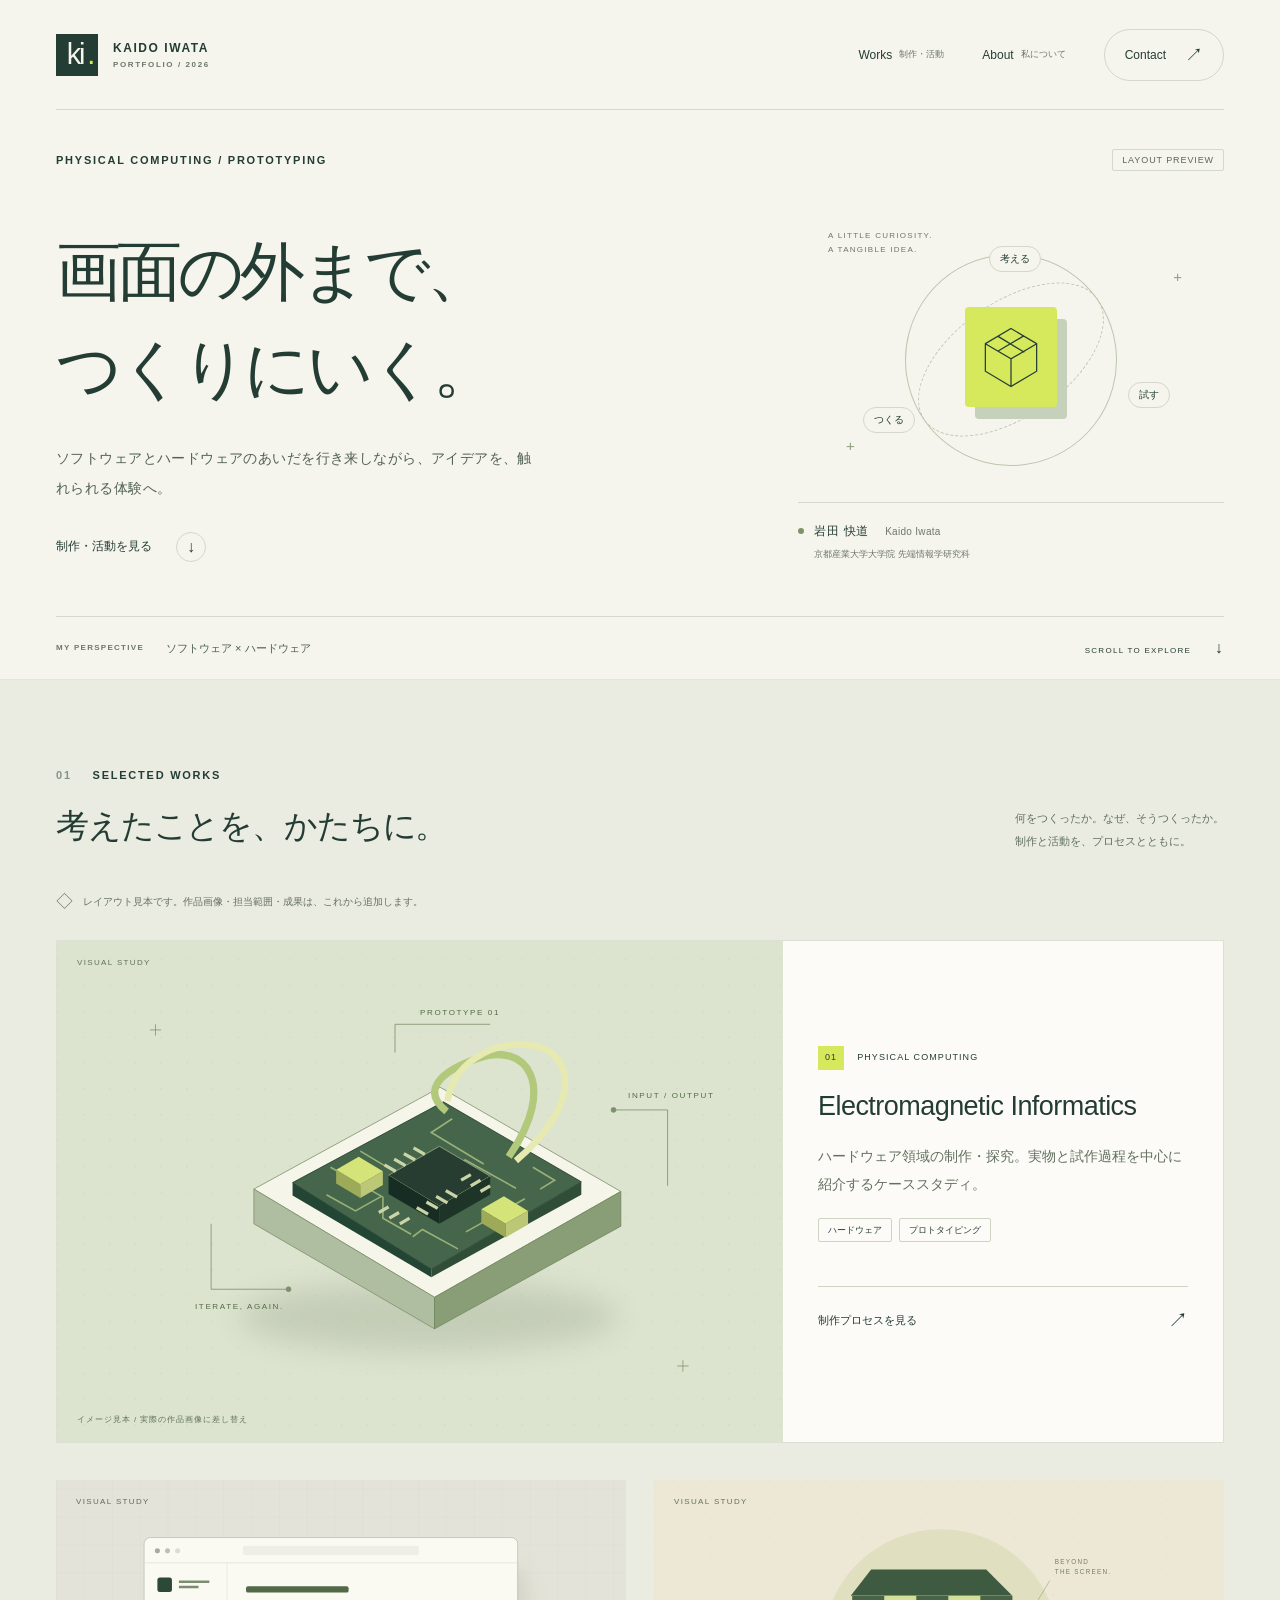
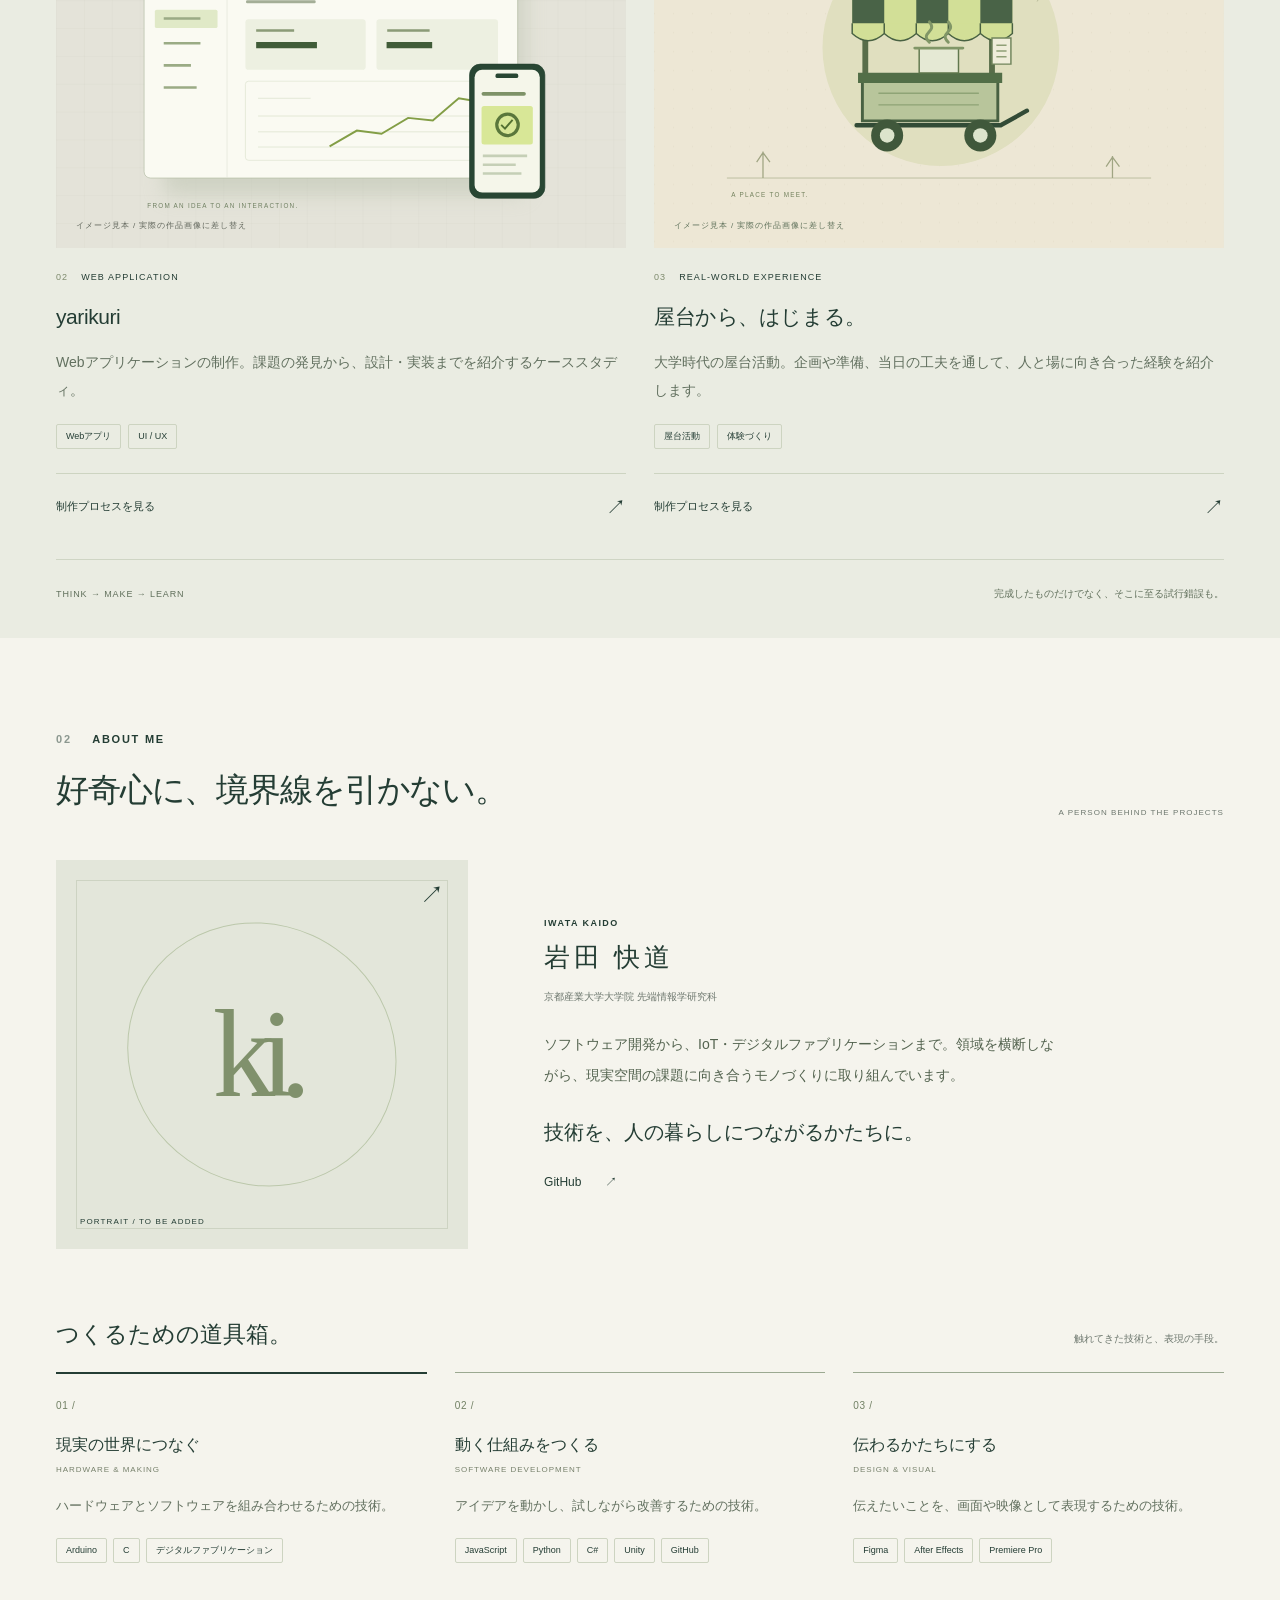
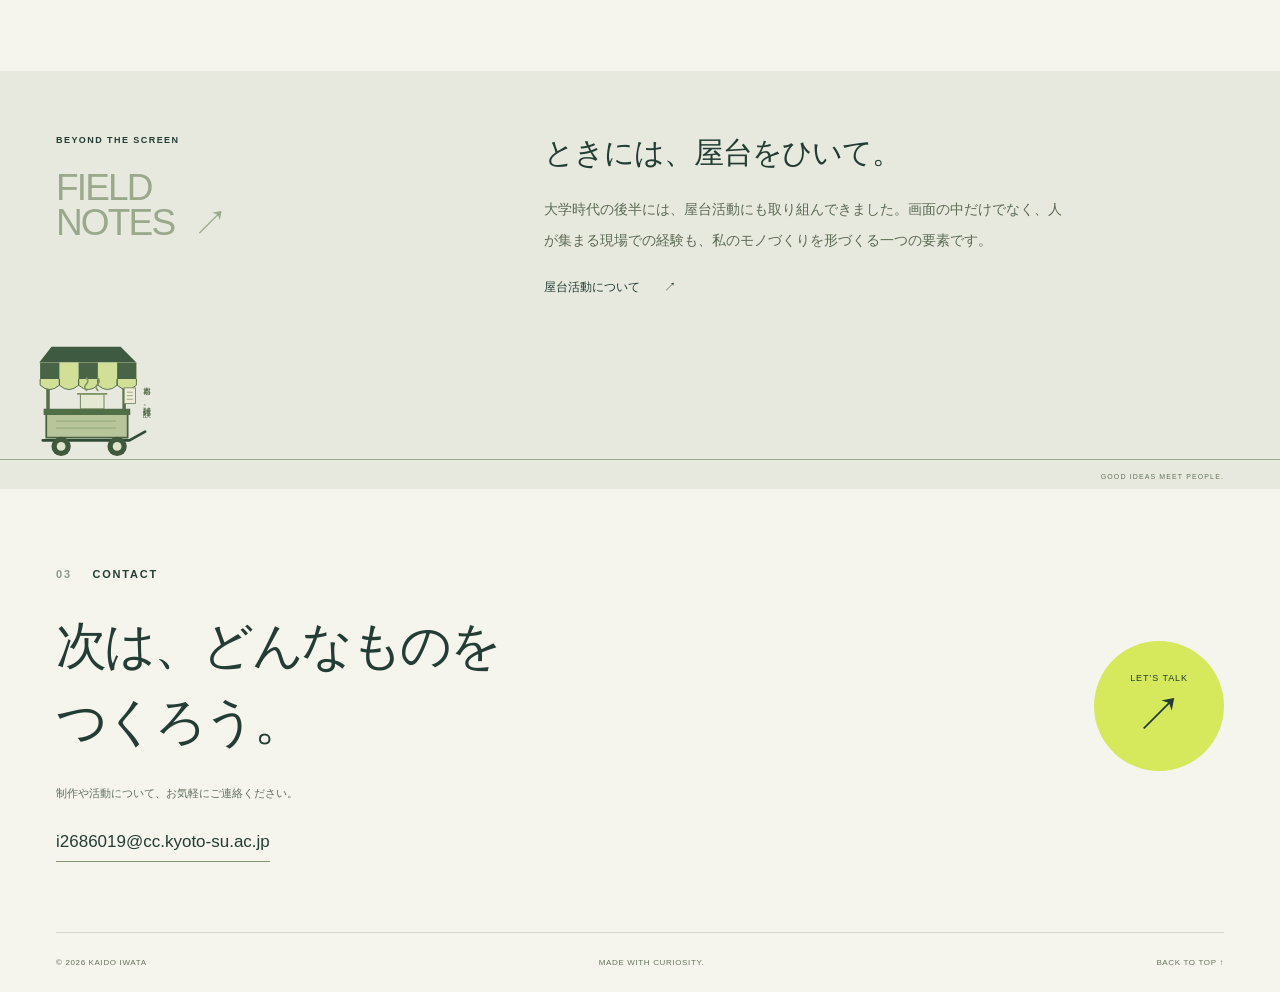
==== preview/index.html @ 886b24fd "Add adaptable IoT portfolio template preview" ====
<!doctype html>
<html lang="ja">
<head>
  <meta charset="utf-8">
  <meta name="viewport" content="width=device-width,initial-scale=1">
  <meta name="description" content="岩田快道のポートフォリオ。ソフトウェアとハードウェアを横断するモノづくりと、屋台活動の記録。">
  <meta name="robots" content="noindex">
  <meta name="theme-color" content="#f5f4ed">
  <meta property="og:title" content="Kaido Iwata — Portfolio">
  <meta property="og:description" content="画面の外まで、つくりにいく。ソフトウェアとハードウェアを横断するポートフォリオ。">
  <meta property="og:type" content="website">
  <title>Kaido Iwata — Portfolio</title>
  <link rel="icon" href="assets/favicon.svg" type="image/svg+xml">
  <link rel="stylesheet" href="styles.css">
  <script src="portfolio-data.js" defer></script>
  <script src="app.js" defer></script>
</head>
<body>
  <a class="skip-link" href="#main">本文へ移動</a>
  <div class="reading-progress" aria-hidden="true"><span id="progress"></span></div>
  <header class="site-header wrap">
    <a class="identity" href="#top" aria-label="岩田快道 トップへ"><span class="monogram">ki<span>.</span></span><span>KAIDO IWATA<span class="identity-sub">PORTFOLIO / 2026</span></span></a>
    <nav aria-label="メインナビゲーション"><a href="#works">Works<span>制作・活動</span></a><a href="#about">About<span>私について</span></a><a href="#contact" class="nav-contact">Contact <span aria-hidden="true">↗</span></a></nav>
  </header>
  <main id="main">
    <section class="hero wrap" id="top" aria-labelledby="hero-title">
      <div class="hero-topline"><p class="eyebrow" id="hero-eyebrow">PHYSICAL COMPUTING / PROTOTYPING</p><span class="template-badge" id="template-badge">LAYOUT PREVIEW</span></div>
      <div class="hero-layout">
        <div class="hero-copy">
          <h1 id="hero-title"><span>画面の外まで、</span><span>つくりにいく。</span></h1>
          <p class="hero-lead" id="hero-lead"></p>
          <a class="text-link hero-link" href="#works">制作・活動を見る <span class="circle-arrow" aria-hidden="true">↓</span></a>
        </div>
        <div class="hero-aside">
          <div class="thinking-model" aria-hidden="true">
            <span class="model-caption">A LITTLE CURIOSITY.<br>A TANGIBLE IDEA.</span>
            <div class="model-orbit"></div><div class="model-orbit second"></div>
            <span class="model-node node-one">考える</span><span class="model-node node-two">つくる</span><span class="model-node node-three">試す</span>
            <div class="model-core"><svg viewBox="0 0 80 80"><path d="M40 10 67 26v29L40 71 13 55V26Z M13 26l27 16 27-16 M40 42v29 M26 18l28 17 M26 34l27-16" fill="none" stroke="currentColor" stroke-width="1.3"/></svg></div>
            <span class="model-plus plus-one">+</span><span class="model-plus plus-two">+</span>
          </div>
          <div class="hero-person"><span class="availability-dot"></span><div><p>岩田 快道 <span>Kaido Iwata</span></p><small id="affiliation"></small></div></div>
        </div>
      </div>
      <div class="hero-bottom"><span class="small-label">MY PERSPECTIVE</span><p id="hero-focus"></p><a href="#works" class="scroll-hint">SCROLL TO EXPLORE <span aria-hidden="true">↓</span></a></div>
    </section>
    <section class="works-section" id="works" aria-labelledby="works-title">
      <div class="wrap">
        <div class="section-heading"><div><p class="eyebrow"><span class="section-number">01</span> SELECTED WORKS</p><h2 id="works-title">考えたことを、かたちに。</h2></div><p class="section-intro">何をつくったか。なぜ、そうつくったか。<br>制作と活動を、プロセスとともに。</p></div>
        <p class="template-note" id="works-note"><span aria-hidden="true">◇</span> レイアウト見本です。作品画像・担当範囲・成果は、これから追加します。</p>
        <div class="projects-grid" id="projects"></div>
        <div class="works-footnote"><span>THINK → MAKE → LEARN</span><p>完成したものだけでなく、そこに至る試行錯誤も。</p></div>
      </div>
    </section>
    <section class="about-section wrap" id="about" aria-labelledby="about-title">
      <div class="section-heading"><div><p class="eyebrow"><span class="section-number">02</span> ABOUT ME</p><h2 id="about-title">好奇心に、境界線を引かない。</h2></div><span class="section-side-note">A PERSON BEHIND THE PROJECTS</span></div>
      <div class="about-grid">
        <div class="profile-visual" id="portrait"><span class="profile-initials" aria-hidden="true">ki.</span><span class="portrait-label">PORTRAIT / TO BE ADDED</span><span class="profile-corner" aria-hidden="true">↗</span></div>
        <div class="about-copy"><p class="eyebrow">IWATA KAIDO</p><h3 id="person-name"></h3><p class="affiliation" id="about-affiliation"></p><p class="about-description" id="about-description"></p><blockquote id="vision"></blockquote><a class="text-link" id="github-link" target="_blank" rel="noopener noreferrer">GitHub <span aria-hidden="true">↗</span></a></div>
      </div>
      <div class="skills-heading"><h3>つくるための道具箱。</h3><p>触れてきた技術と、表現の手段。</p></div>
      <div class="skills-grid" id="skills"></div>
    </section>
    <section class="field-section" id="field" aria-labelledby="field-title">
      <div class="wrap field-layout"><div class="field-label"><p class="eyebrow">BEYOND THE SCREEN</p><span class="field-stamp">FIELD<br>NOTES <span aria-hidden="true">↗</span></span></div><div class="field-copy"><h2 id="field-title">ときには、屋台をひいて。</h2><p id="field-story"></p><button class="text-link" type="button" data-project="yatai">屋台活動について <span aria-hidden="true">↗</span></button></div></div>
      <div class="cart-track" aria-hidden="true"><div class="cart-traveler" id="cart"><span class="cart-sign">本日も、試行錯誤。</span><img src="assets/cart.svg" alt="" width="140" height="130"></div><div class="road-line"></div><span class="road-caption">GOOD IDEAS MEET PEOPLE.</span></div>
    </section>
    <section class="contact-section wrap" id="contact" aria-labelledby="contact-title"><p class="eyebrow"><span class="section-number">03</span> CONTACT</p><div class="contact-row"><div><h2 id="contact-title">次は、どんなものを<br>つくろう。</h2><p>制作や活動について、お気軽にご連絡ください。</p></div><a class="contact-circle" id="contact-link" aria-label="岩田快道にメールする"><span>LET’S TALK</span><span aria-hidden="true">↗</span></a></div><a class="contact-email" id="contact-email"></a></section>
  </main>
  <footer class="site-footer wrap"><span>© 2026 KAIDO IWATA</span><span>MADE WITH CURIOSITY.</span><a href="#top">BACK TO TOP ↑</a></footer>
  <noscript><p class="noscript-notice">作品一覧の表示にはJavaScriptを有効にしてください。お問い合わせ：<a href="mailto:i2686019@cc.kyoto-su.ac.jp">i2686019@cc.kyoto-su.ac.jp</a></p></noscript>
  <dialog class="project-dialog" id="project-dialog" aria-labelledby="detail-title"><div class="dialog-toolbar"><span>PROJECT NOTES</span><button type="button" id="close-dialog" aria-label="作品詳細を閉じる">閉じる <span aria-hidden="true">×</span></button></div><div class="dialog-content" id="detail-content"></div></dialog>
  <aside class="editor-panel" id="editor-panel" aria-label="応募先別プレビュー" hidden>
    <button class="editor-toggle" type="button" id="editor-toggle" aria-expanded="true" aria-controls="editor-body"><span><i aria-hidden="true"></i> 応募先別プレビュー</span><span id="editor-indicator" aria-hidden="true">−</span></button>
    <div id="editor-body"><p>冒頭・作品順・スキル順をまとめて切り替えます。</p><label for="audience-select">見せたい軸</label><select id="audience-select"></select><div class="editor-actions"><button type="button" id="copy-link">表示URLをコピー ↗</button><a id="view-link" target="_blank" rel="noopener noreferrer">閲覧用表示</a></div><p class="editor-help">この操作パネルは <code>?edit=1</code> のときだけ表示。<br>内容の編集は <code>portfolio-data.js</code> から。</p><output id="editor-status" role="status"></output></div>
  </aside>
</body>
</html>
---- preview/styles.css ----
@charset "UTF-8";
:root{--paper:#f5f4ed;--white:#fcfbf7;--ink:#243d34;--muted:#6d776e;--line:#d3d8cb;--accent:#d6e85c;--serif:"Yu Mincho","Hiragino Mincho ProN",serif;--sans:"Helvetica Neue",Arial,"Hiragino Kaku Gothic ProN","Noto Sans JP",Meiryo,sans-serif}
*{box-sizing:border-box}html{scroll-behavior:smooth;scroll-padding-top:32px}body{margin:0;background:var(--paper);color:var(--ink);font-family:var(--sans);-webkit-font-smoothing:antialiased}body.modal-open{overflow:hidden}a{color:inherit;text-decoration:none}button,select{font:inherit}button,a,select{-webkit-tap-highlight-color:transparent}button{color:inherit}button{cursor:pointer}button:disabled{cursor:wait}img{display:block;max-width:100%}p,h1,h2,h3,h4,blockquote{margin:0}button:focus-visible,a:focus-visible,select:focus-visible{outline:3px solid #668621;outline-offset:6px}button:focus:not(:focus-visible){outline:none}::selection{background:var(--accent);color:var(--ink)}[hidden]{display:none!important}.wrap{width:min(1240px,calc(100% - 112px));margin-inline:auto}.eyebrow,.small-label{font-size:11px;line-height:1.7;font-weight:600;letter-spacing:.16em}.section-number{display:inline-block;margin-right:16px;opacity:.5}.skip-link{position:fixed;top:8px;left:16px;padding:12px;background:var(--ink);color:white;z-index:100;transform:translateY(-150%)}.skip-link:focus{transform:none}.reading-progress{position:fixed;left:0;right:0;top:0;height:3px;z-index:40;pointer-events:none}.reading-progress span{display:block;height:100%;background:var(--ink);transform-origin:left;transform:scaleX(0)}
.site-header{display:flex;align-items:center;justify-content:space-between;min-height:110px;border-bottom:1px solid var(--line)}.identity{display:flex;align-items:center;gap:15px;font-size:12px;letter-spacing:.13em;font-weight:650}.monogram{height:42px;width:42px;background:var(--ink);color:var(--paper);display:grid;place-content:center;font-size:29px;letter-spacing:-.08em;font-weight:500;position:relative;padding-right:4px}.monogram span{color:var(--accent);position:absolute;right:5px;bottom:5px}.identity-sub{display:block;font-size:8px;letter-spacing:.2em;color:var(--muted);margin-top:5px}.site-header nav{display:flex;align-items:center;gap:38px;font-size:12px}.site-header nav>a{display:flex;align-items:center;gap:7px}.site-header nav>a>span{font-size:9px;color:var(--muted)}.site-header nav .nav-contact{border:1px solid var(--line);border-radius:30px;padding:13px 20px}.site-header nav .nav-contact span{font-size:18px;color:var(--ink);margin-left:12px}.site-header nav>a:hover{opacity:.6}
.hero{padding-top:39px}.hero-topline{display:flex;justify-content:space-between;align-items:center;gap:16px}.template-badge{font-size:9px;letter-spacing:.1em;color:#5a675a;border:1px solid var(--line);padding:5px 9px;border-radius:2px;white-space:nowrap}.hero-layout{display:grid;grid-template-columns:1.6fr 1fr;gap:40px;align-items:center;padding:53px 0 54px}.hero h1{font-family:var(--serif);font-size:clamp(43px,5.1vw,73px);font-weight:500;letter-spacing:-.065em;line-height:1.48}.hero h1>span{display:block}.hero-lead{max-width:480px;line-height:2.1;font-size:14px;color:#526255;margin-top:27px;letter-spacing:.03em}.text-link{display:inline-flex;align-items:center;gap:24px;border:0;background:none;padding:0;font-size:12px;font-weight:500;line-height:1.8}.text-link:hover{color:#69813c}.text-link>span{transition:transform .2s}.text-link:hover>span{transform:translate(2px,-2px)}.hero-link{margin-top:29px}.circle-arrow{display:grid;place-content:center;width:30px;height:30px;border:1px solid var(--line);border-radius:50%;font-size:16px}.hero-aside{padding-left:8px;align-self:end}.thinking-model{height:255px;position:relative;max-width:370px;margin-inline:auto}.model-caption{position:absolute;left:2px;top:0;font-size:8px;letter-spacing:.16em;line-height:1.8;color:var(--muted)}.model-orbit{position:absolute;width:212px;height:212px;top:25px;left:50%;transform:translateX(-50%) rotate(-30deg);border:1px solid #bdc7ae;border-radius:50%}.model-orbit.second{height:115px;top:73px;transform:translateX(-50%) rotate(-35deg);border-style:dashed}.model-core{position:absolute;width:92px;height:100px;left:50%;top:78px;transform:translateX(-50%);color:var(--ink);background:var(--accent);border-radius:4px;box-shadow:10px 12px 0 #c6d1bb}.model-core svg{width:100%;height:100%;padding:8px}.model-node{position:absolute;font-size:10px;background:var(--paper);padding:5px 10px;border:1px solid var(--line);border-radius:20px;z-index:1}.node-one{left:44%;top:17px}.node-two{left:10%;top:178px}.node-three{right:7%;top:153px}.model-plus{position:absolute;color:#91a07e;font-size:15px}.plus-one{right:14px;top:39px}.plus-two{left:20px;bottom:30px}.hero-person{border-top:1px solid var(--line);padding-top:20px;display:flex;align-items:start;gap:10px;margin:18px 0 0}.availability-dot{width:6px;height:6px;display:inline-block;background:#7c9566;border-radius:50%;margin-top:5px}.hero-person p{font-size:12px;letter-spacing:.06em}.hero-person p span{font-size:10px;letter-spacing:.03em;margin-left:12px;color:var(--muted)}.hero-person small{display:block;font-size:9px;margin-top:7px;color:var(--muted);line-height:1.7}.hero-bottom{display:flex;align-items:center;gap:22px;padding:22px 0;border-top:1px solid var(--line);font-size:11px}.hero-bottom p{font-size:11px;color:#4d6050}.hero-bottom .small-label{font-size:8px;color:var(--muted)}.scroll-hint{margin-left:auto;font-size:8px;letter-spacing:.16em}.scroll-hint span{font-size:16px;margin-left:20px}
.works-section{padding:86px 0 37px;background:#eaece2;border-top:1px solid #e3e5db}.section-heading{display:flex;justify-content:space-between;align-items:end;gap:35px;margin-bottom:33px}.section-heading h2{font-family:var(--serif);font-size:clamp(25px,2.55vw,36px);font-weight:500;letter-spacing:-.035em;margin-top:15px;line-height:1.65}.section-intro{font-size:11px;line-height:2.1;color:#62705f}.template-note{display:flex;align-items:center;gap:10px;font-size:10px;line-height:1.8;color:#66715e;margin-bottom:23px}.template-note span{font-size:17px}.projects-grid{display:grid;grid-template-columns:1fr 1fr;gap:37px 28px}.project-card{min-width:0}.project-card.featured{grid-column:1/-1;display:grid;grid-template-columns:1.65fr 1fr;background:var(--white);border:1px solid #dce0d2}.project-visual{position:relative;overflow:hidden;background:#e1e4d8;aspect-ratio:1.55}.featured .project-visual{aspect-ratio:1.45}.project-visual>img{width:100%;height:100%;object-fit:cover;transition:transform .55s ease}.project-card:hover .project-visual>img{transform:scale(1.025)}.visual-label{position:absolute;left:20px;top:17px;font-size:8px;letter-spacing:.17em;color:#60725b}.visual-note{position:absolute;bottom:17px;left:20px;font-size:8px;letter-spacing:.12em;color:#60725b}.project-card[data-kind="web"] .visual-label,.project-card[data-kind="web"] .visual-note{color:#62675d}.project-info{padding-top:22px}.featured .project-info{padding:36px 35px;display:flex;flex-direction:column;justify-content:center}.project-eyebrow{display:flex;align-items:center;gap:13px;margin-bottom:17px;font-size:9px;letter-spacing:.12em;line-height:1.7}.project-index{color:#7e8b6d}.featured .project-index{background:var(--accent);padding:4px 7px;color:var(--ink)}.project-info h3{font-size:21px;font-weight:500;line-height:1.45;letter-spacing:-.02em;overflow-wrap:anywhere}.featured .project-info h3{font-size:27px}.project-summary{font-size:14px;line-height:2;color:#62705f;margin-top:16px}.tags{display:flex;flex-wrap:wrap;gap:7px;margin-top:20px;list-style:none;padding:0}.tags li{font-size:9px;border:1px solid #cdd4c1;padding:5px 9px;border-radius:2px;line-height:1.4}.project-open{display:flex;align-items:center;justify-content:space-between;gap:14px;background:none;border:0;border-top:1px solid #cdd4c1;width:100%;text-align:left;padding:17px 0 0;margin-top:24px;font-size:11px;line-height:1.6}.project-open span{font-size:20px}.project-open:hover{color:#6d863b}.featured .project-open{margin-top:28px}.works-footnote{display:flex;align-items:center;justify-content:space-between;padding-top:27px;margin-top:36px;border-top:1px solid #cfd5c4;color:#61705c}.works-footnote span{font-size:9px;letter-spacing:.1em}.works-footnote p{font-size:10px}
.about-section{padding-block:92px}.section-side-note{font-size:8px;letter-spacing:.13em;color:var(--muted)}.about-grid{display:grid;grid-template-columns:1fr 1.65fr;gap:76px;align-items:center;margin-top:43px}.profile-visual{position:relative;aspect-ratio:1.06;display:flex;align-items:center;justify-content:center;background:#e3e6da;overflow:hidden}.profile-visual:before{content:"";position:absolute;width:66%;height:66%;border:1px solid #bcc8ab;border-radius:50%;transform:rotate(35deg)}.profile-visual:after{content:"";position:absolute;inset:20px;border:1px solid #cdd3c2}.profile-initials{font-family:var(--serif);font-size:125px;letter-spacing:-.12em;padding-right:15px;color:#80916c}.profile-visual img{width:100%;height:100%;object-fit:cover;z-index:1}.portrait-label{position:absolute;left:24px;bottom:23px;font-size:8px;letter-spacing:.14em}.profile-corner{position:absolute;right:24px;top:19px;font-size:24px}.about-copy>.eyebrow{font-size:9px}.about-copy h3{font-size:26px;font-weight:500;letter-spacing:.14em;margin-top:9px}.affiliation{font-size:10px;color:var(--muted);line-height:1.8;margin-top:13px}.about-description{font-size:14px;line-height:2.2;margin-top:23px;max-width:520px;color:#53634f}.about-copy blockquote{font-family:var(--serif);font-size:20px;line-height:1.8;margin-top:24px}.about-copy .text-link{margin-top:22px}.skills-heading{display:flex;justify-content:space-between;align-items:baseline;margin:70px 0 22px}.skills-heading h3{font-family:var(--serif);font-weight:500;font-size:23px}.skills-heading p{font-size:10px;color:var(--muted)}.skills-grid{display:grid;grid-template-columns:repeat(3,1fr);gap:28px}.skill-card{border-top:1px solid #9ba991;padding-top:22px}.skill-card:first-child{border-top:2px solid var(--ink);padding-top:21px}.skill-number{font-size:10px;color:#718064;letter-spacing:.07em}.skill-card h4{font-size:16px;font-weight:500;line-height:1.5;margin-top:20px}.skill-english{font-size:8px;letter-spacing:.12em;line-height:1.8;margin-top:6px;color:#77816c}.skill-card>p:last-of-type{font-size:13px;line-height:1.9;color:#62705f;margin-top:16px}.skill-card .tags li{font-size:9px}.skill-card .tags{gap:6px}
.field-section{background:#e7e9df;overflow:hidden;position:relative;padding-top:62px}.field-layout{display:grid;grid-template-columns:1fr 1.65fr;gap:76px}.field-label .eyebrow{font-size:9px}.field-stamp{display:block;font-size:37px;letter-spacing:-.05em;line-height:.95;margin-top:22px;color:#9aa88c;font-weight:500}.field-stamp span{font-size:35px;padding-left:10px}.field-copy h2{font-family:var(--serif);font-size:30px;font-weight:500;letter-spacing:-.03em}.field-copy>p{font-size:14px;line-height:2.2;margin-top:20px;max-width:525px;color:#5b6a53}.field-copy button{margin-top:22px}.cart-track{height:178px;position:relative;max-width:1440px;margin:12px auto 0;overflow:hidden}.cart-traveler{position:absolute;bottom:27px;left:0;width:140px;transform:translateX(32px);will-change:transform}.cart-traveler img{width:140px;height:130px}.cart-sign{position:absolute;left:120px;top:48px;writing-mode:vertical-rl;font-size:8px;letter-spacing:.1em;color:#4f6743;white-space:nowrap}.road-line{position:absolute;bottom:29px;height:1px;background:#9ba78c;left:0;right:0}.road-caption{position:absolute;right:56px;bottom:9px;font-size:7px;letter-spacing:.16em;color:#65725d}
.contact-section{padding:76px 0 70px}.contact-row{display:flex;align-items:center;justify-content:space-between;gap:30px;margin-top:24px}.contact-row h2{font-family:var(--serif);font-size:clamp(33px,4vw,55px);font-weight:500;line-height:1.5;letter-spacing:-.05em}.contact-row p{font-size:11px;margin-top:22px;color:#62705f;line-height:1.9}.contact-circle{width:130px;height:130px;border-radius:50%;background:var(--accent);display:flex;flex-direction:column;align-items:center;justify-content:center;gap:8px;transition:background .2s,transform .2s;flex-shrink:0}.contact-circle>span:first-child{font-size:9px;letter-spacing:.1em}.contact-circle>span:last-child{font-size:48px;font-weight:300;line-height:1}.contact-circle:hover{background:#c9dd3d;transform:rotate(-8deg)}.contact-email{display:inline-block;border-bottom:1px solid #859375;padding-bottom:9px;font-size:17px;margin-top:28px;overflow-wrap:anywhere}.site-footer{display:flex;justify-content:space-between;align-items:center;gap:20px;border-top:1px solid var(--line);padding-block:25px;font-size:8px;letter-spacing:.08em;color:#66745d}
.project-dialog{padding:0;border:0;max-width:920px;width:calc(100% - 48px);max-height:90svh;background:var(--paper);color:var(--ink)}.project-dialog::backdrop{background:rgb(20 37 29 / 65%);backdrop-filter:blur(5px)}.dialog-toolbar{position:sticky;top:0;z-index:2;display:flex;align-items:center;justify-content:space-between;border-bottom:1px solid var(--line);padding:17px 30px;background:var(--paper)}.dialog-toolbar>span{font-size:9px;letter-spacing:.15em}.dialog-toolbar button{display:flex;align-items:center;gap:18px;border:0;background:none;font-size:11px;padding:5px}.dialog-toolbar button span{font-size:24px;line-height:1}.dialog-content{padding:34px}.dialog-content h2{font-size:30px;line-height:1.4;overflow-wrap:anywhere;font-weight:500;margin:10px 0 16px}.detail-summary{font-size:14px;line-height:2;color:var(--muted);max-width:600px}.detail-visual{position:relative;margin-top:25px;aspect-ratio:1.7;background:#e2e5d9;overflow:hidden}.detail-visual img{width:100%;height:100%;object-fit:cover}.detail-meta{display:grid;grid-template-columns:repeat(4,1fr);gap:18px;padding:22px 0;border-bottom:1px solid var(--line);margin:0}.detail-meta dt{font-size:9px;color:#617453;line-height:1.6;margin-bottom:9px}.detail-meta dd{font-size:11px;line-height:1.8;margin:0}.detail-story{padding-top:30px;display:grid;grid-template-columns:125px 1fr;gap:20px}.detail-story h3{font-size:13px;font-weight:500}.detail-story h3 small{display:block;font-size:8px;letter-spacing:.1em;color:#6a7c5b;margin-bottom:8px}.detail-story>p{font-size:14px;line-height:2.1;white-space:pre-line}.placeholder{color:#71806a;font-size:11px;line-height:1.9}.detail-story>p.placeholder{padding:16px;border:1px dashed #bec8b1;background:#eef0e6}.process-images{display:grid;grid-template-columns:1fr 1fr;gap:16px;margin-top:28px}.process-images figure{margin:0}.process-images img{width:100%;aspect-ratio:1.45;object-fit:cover;background:#e8ebde}.process-images figcaption{font-size:10px;color:#67765e;margin-top:10px;line-height:1.8}.process-placeholder{aspect-ratio:1.7;border:1px dashed #bac5ad;display:flex;flex-direction:column;align-items:center;justify-content:center;gap:15px;color:#6d805f;background:#ecefe2}.process-placeholder>span{font-size:22px}.process-placeholder>small{font-size:10px}.detail-external{margin-top:36px;border-top:1px solid var(--line);padding-top:20px}.editor-panel{position:fixed;bottom:20px;right:22px;width:325px;max-width:calc(100vw - 32px);background:#fffefa;border:1px solid #b4c59a;box-shadow:0 8px 35px #16281820;z-index:30;border-radius:8px;overflow:hidden}.editor-toggle{width:100%;display:flex;justify-content:space-between;align-items:center;padding:15px 17px;font-size:11px;font-weight:600;background:none;border:0}.editor-toggle>span{display:flex;gap:9px;align-items:center}.editor-toggle i{width:6px;height:6px;background:#7f984f;border-radius:50%}#editor-body{border-top:1px solid #e0e5d7;padding:14px 17px 16px}#editor-body>p{font-size:10px;line-height:1.8;color:#66765b}#editor-body label{font-size:10px;display:block;margin-top:15px;margin-bottom:6px}#editor-body select{width:100%;padding:10px;font-size:12px;color:var(--ink);background:#f2f5e9;border:1px solid #cad2bd;border-radius:4px}.editor-actions{display:flex;align-items:center;gap:12px;margin-top:12px}.editor-actions button{font-size:10px;flex:1;background:var(--ink);color:white;border:0;border-radius:3px;padding:12px 7px}.editor-actions a{font-size:10px;text-decoration:underline}.editor-help{margin-top:13px}.editor-help code{font-size:9px}#editor-status{font-size:10px;line-height:1.7;display:block;margin-top:4px;color:#425b30}.noscript-notice{padding:30px;background:#e5ebd5;line-height:1.8}
@media(min-width:1450px){.hero h1{font-size:78px}.hero-layout{padding-block:66px}.thinking-model{height:285px}.model-orbit{top:40px}.model-orbit.second{top:88px}.model-core{top:93px}.node-one{top:32px}.node-two{top:193px}.node-three{top:168px}}
@media(max-width:1000px){.wrap{width:calc(100% - 64px)}.hero-layout{gap:20px}.hero h1{font-size:clamp(36px,5.1vw,60px)}.hero-aside{padding:0}.thinking-model{transform:scale(.85);transform-origin:center center;margin-inline:-10px}.hero-person small{font-size:8px}.site-header nav>a>span{display:none}.site-header nav .nav-contact>span{display:inline}.featured .project-info{padding:27px}.featured .project-info h3{font-size:23px}.project-card.featured{grid-template-columns:1.3fr 1fr}.featured .project-visual{aspect-ratio:auto;min-height:340px}.about-grid,.field-layout{gap:42px}.skills-grid{gap:20px}.section-side-note{display:none}}
@media(max-width:700px){.wrap{width:calc(100% - 40px)}.site-header{min-height:85px}.identity{font-size:10px;gap:9px}.identity-sub{font-size:6px}.monogram{height:34px;width:34px;font-size:24px}.monogram span{bottom:4px;right:4px}.site-header nav{gap:17px;font-size:10px}.site-header nav .nav-contact{padding:0;border:none}.site-header nav .nav-contact span{display:none}.hero{padding-top:24px}.hero-topline{gap:10px}.hero-topline .eyebrow{font-size:8px;letter-spacing:.08em}.template-badge{font-size:6px;padding:4px 5px;letter-spacing:.02em}.hero-layout{grid-template-columns:1fr;padding:37px 0 27px;gap:28px}.hero h1{font-size:clamp(36px,8.8vw,61px);letter-spacing:-.055em}.hero-lead{font-size:13px;margin-top:22px;max-width:430px}.hero-link{margin-top:20px}.hero-aside{display:none}.hero-bottom{padding:18px 0;gap:11px;flex-wrap:wrap}.hero-bottom .small-label{font-size:7px}.hero-bottom p{font-size:9px}.scroll-hint{font-size:0}.scroll-hint span{font-size:14px;margin-left:0}.works-section{padding-top:49px}.section-heading{display:block;margin-bottom:23px}.section-heading h2{font-size:27px;margin-top:10px}.eyebrow{font-size:9px}.section-intro{margin-top:18px;font-size:11px}.template-note{font-size:9px;align-items:start}.projects-grid{grid-template-columns:1fr;gap:32px}.project-card.featured{display:block;grid-column:auto}.featured .project-visual{aspect-ratio:1.5;min-height:0}.featured .project-info{padding:25px}.project-info h3,.featured .project-info h3{font-size:23px}.project-eyebrow{margin-bottom:12px}.project-summary{font-size:13px;margin-top:12px}.project-info{padding-top:19px}.tags{margin-top:17px}.project-open,.featured .project-open{margin-top:20px}.works-footnote{display:block;margin-top:27px}.works-footnote p{margin-top:12px;font-size:9px}.about-section{padding-block:53px}.about-grid{grid-template-columns:1fr;gap:26px;margin-top:29px}.profile-visual{aspect-ratio:1.5;max-width:460px;width:100%}.profile-initials{font-size:110px}.about-copy h3{font-size:25px}.about-description{font-size:14px;line-height:2.1;margin-top:19px}.about-copy blockquote{font-size:20px;margin-top:22px}.skills-heading{display:block;margin-top:44px}.skills-heading h3{font-size:23px}.skills-heading p{margin-top:9px}.skills-grid{grid-template-columns:1fr;gap:26px}.skill-card{padding-top:20px}.skill-card h4{margin-top:12px}.skill-card .tags{margin-top:14px}.field-section{padding-top:38px}.field-layout{grid-template-columns:1fr;gap:25px}.field-stamp{display:none}.field-copy h2{font-size:28px}.field-copy>p{font-size:11px}.cart-track{height:169px;margin-top:12px}.road-caption{right:20px;font-size:6px}.contact-section{padding:49px 0}.contact-row{display:block;position:relative;margin-top:19px}.contact-row h2{font-size:clamp(26px,8vw,34px)}.contact-row .contact-circle{position:absolute;right:0;bottom:0}.contact-circle{width:86px;height:86px;gap:7px}.contact-circle>span:first-child{font-size:7px}.contact-circle>span:last-child{font-size:30px}.contact-row p{font-size:10px;margin-top:16px;max-width:calc(100% - 106px)}.contact-email{font-size:14px;margin-top:24px}.site-footer{font-size:7px;gap:10px;padding-block:21px;letter-spacing:0}.site-footer>span:nth-child(2){display:none}.project-dialog{width:calc(100% - 20px);max-height:94svh}.dialog-toolbar{padding:12px 20px}.dialog-content{padding:22px}.dialog-content h2{font-size:25px}.detail-visual{aspect-ratio:1.4}.detail-meta{grid-template-columns:1fr 1fr;gap:20px}.detail-story{grid-template-columns:1fr;gap:14px}.detail-story h3 small{display:inline;margin-right:13px}.process-images{gap:10px}.process-placeholder{aspect-ratio:1.2}.process-placeholder>small{font-size:8px;text-align:center;padding-inline:8px}.editor-panel{right:16px;bottom:12px}.editor-toggle{padding:12px 15px}}
@media(prefers-reduced-motion:reduce){html{scroll-behavior:auto}*,*::before,*::after{animation:none!important;transition:none!important}.cart-traveler{will-change:auto}}
@media print{.site-header nav,.editor-panel,.reading-progress,.template-badge,.template-note,.cart-track,.contact-circle,.skip-link{display:none!important}.wrap{width:100%}body{background:white}.hero-layout{padding:25px 0}.hero h1{font-size:45px}.hero-aside{display:none}.hero-layout,.about-grid{grid-template-columns:1fr}.works-section,.field-section{background:white}.works-section,.about-section,.contact-section{padding-block:30px}.project-card,.skill-card{break-inside:avoid}.project-visual{max-height:210px}.project-card.featured{grid-template-columns:1fr 1fr}.profile-visual{display:none}.project-dialog{max-height:none}.site-footer{margin-top:20px}}
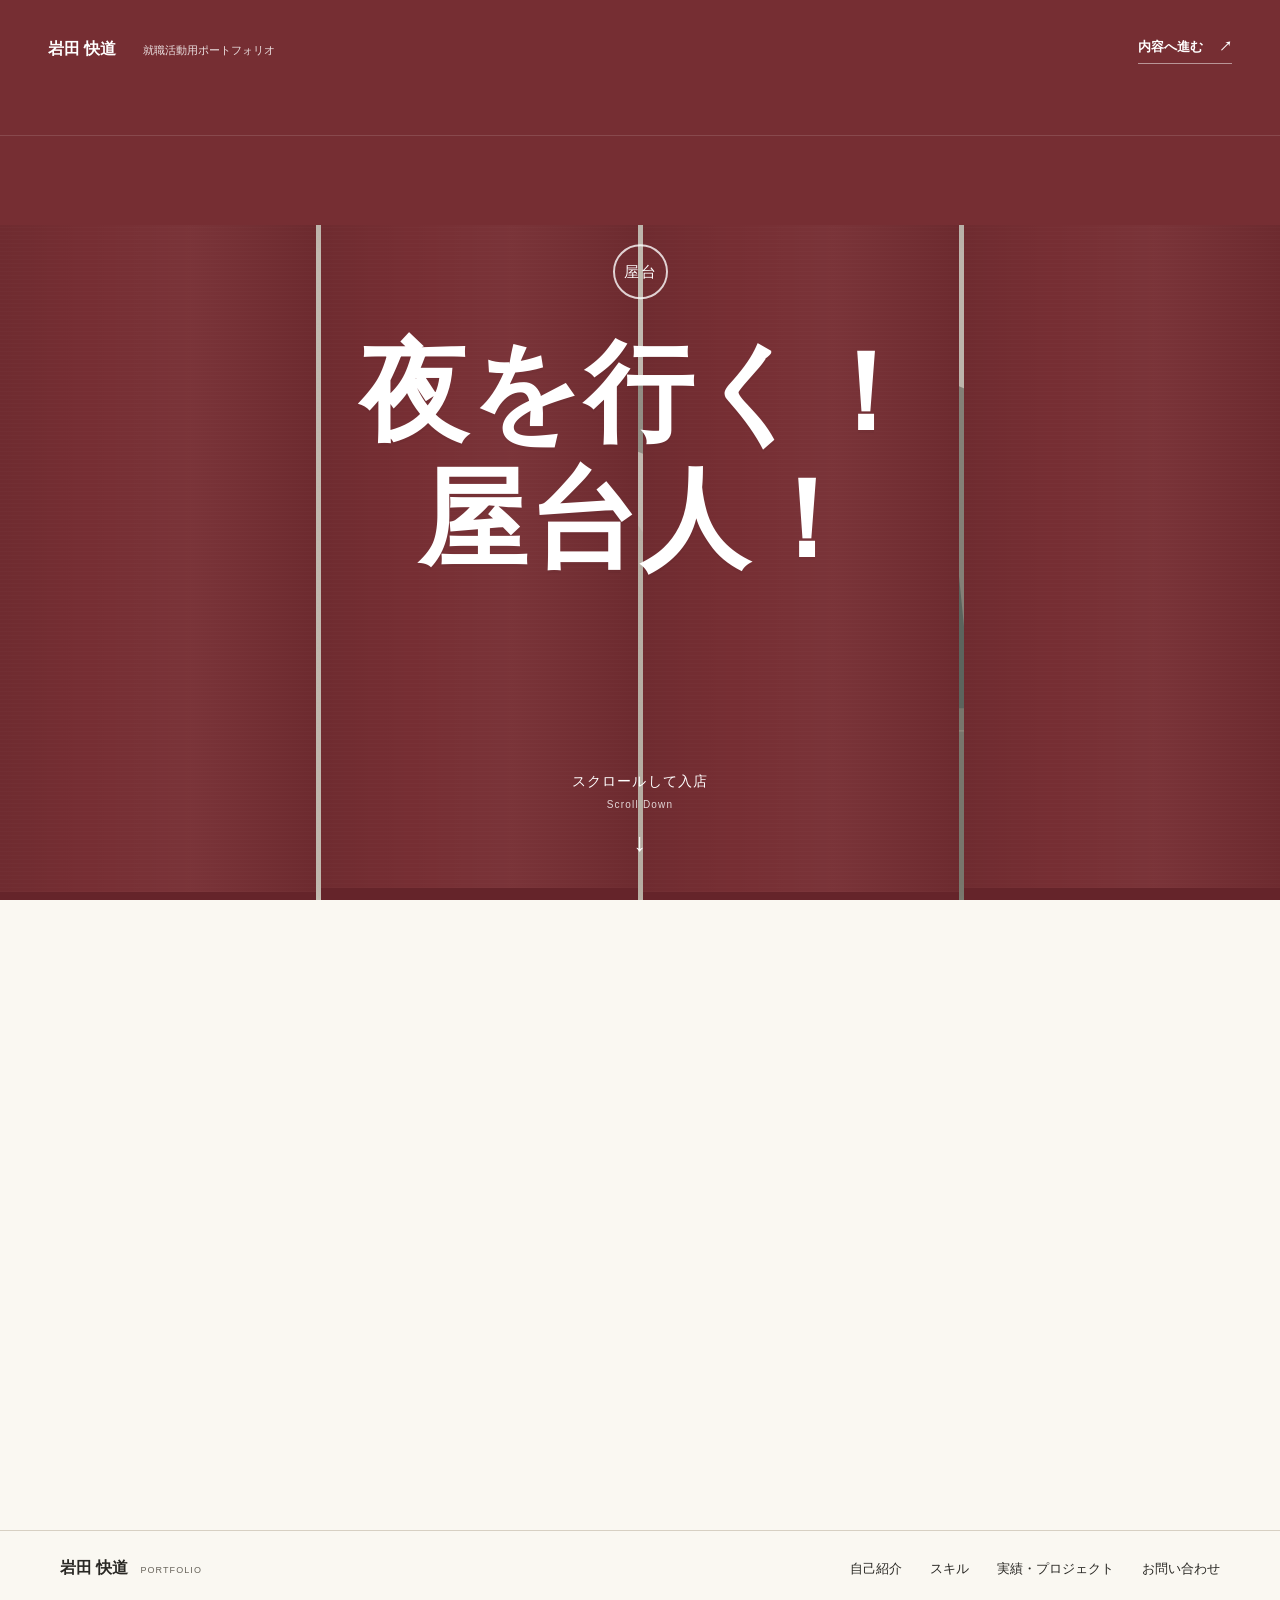
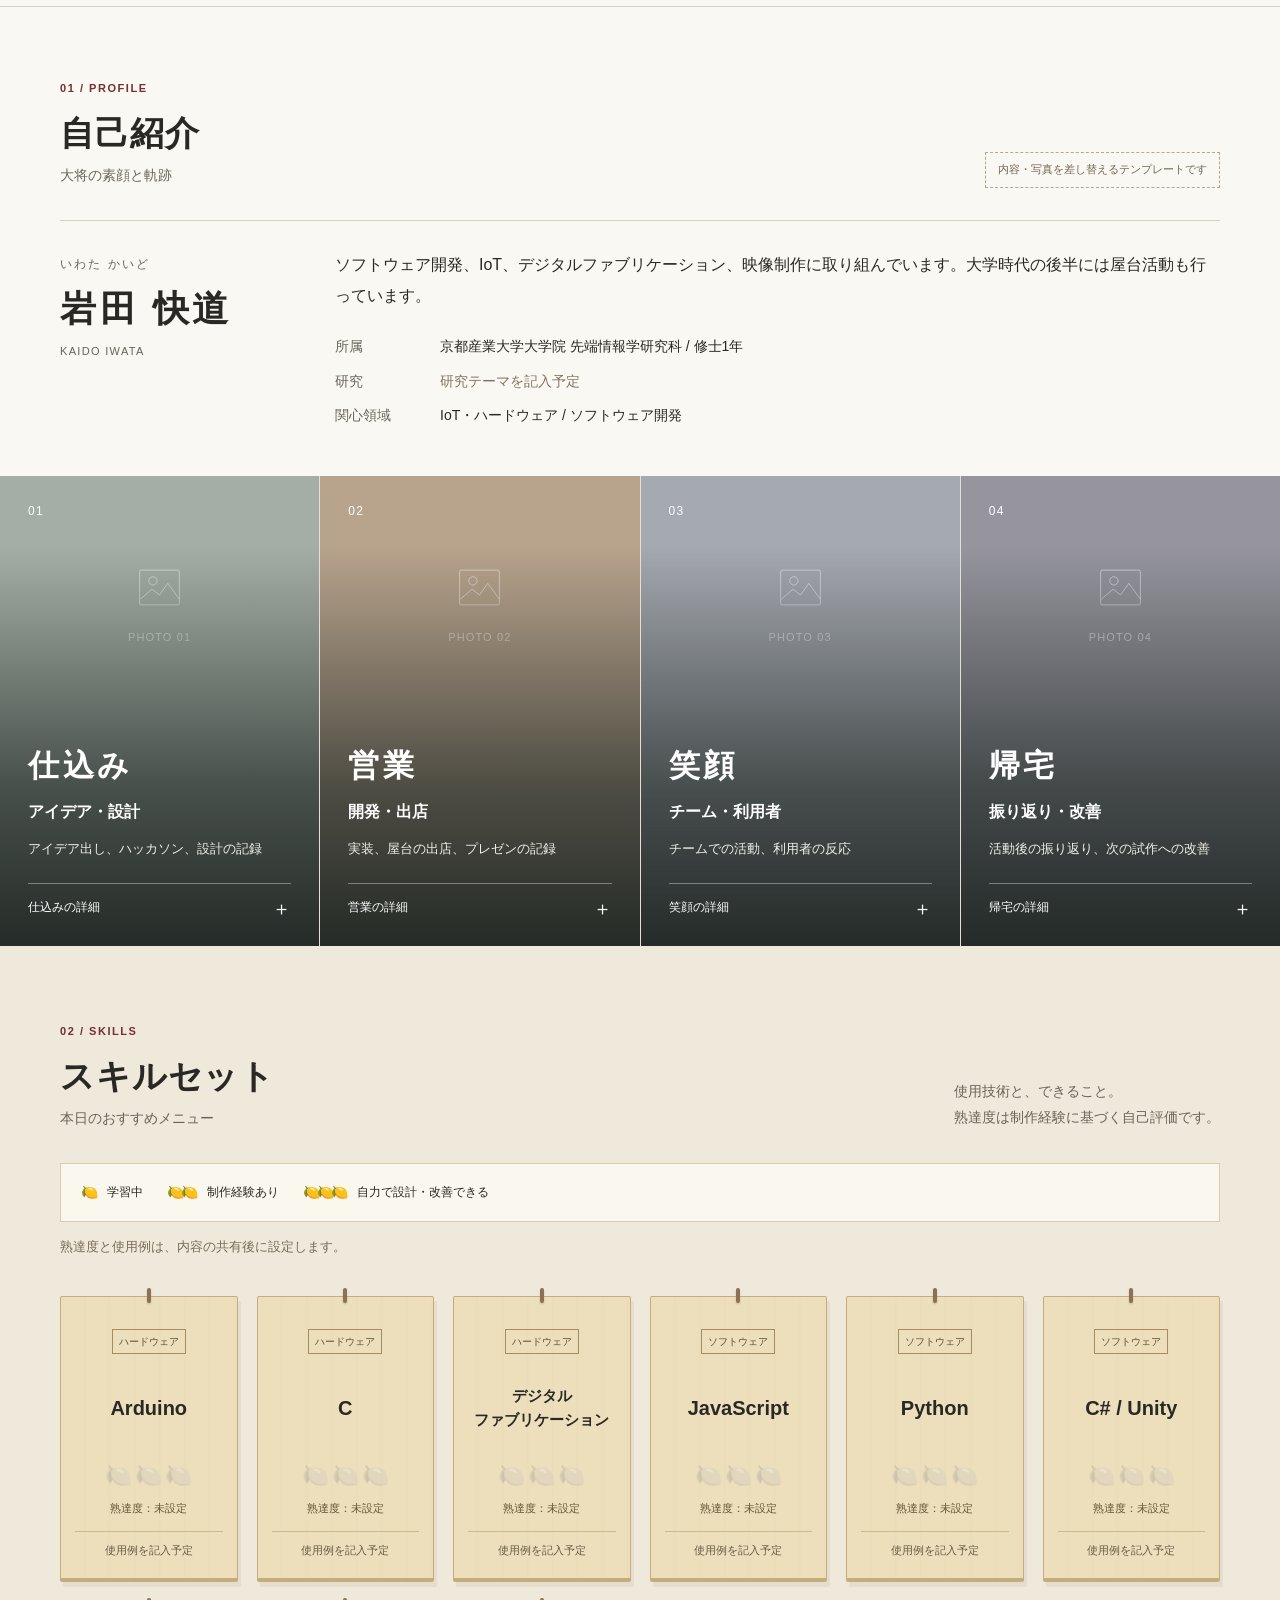
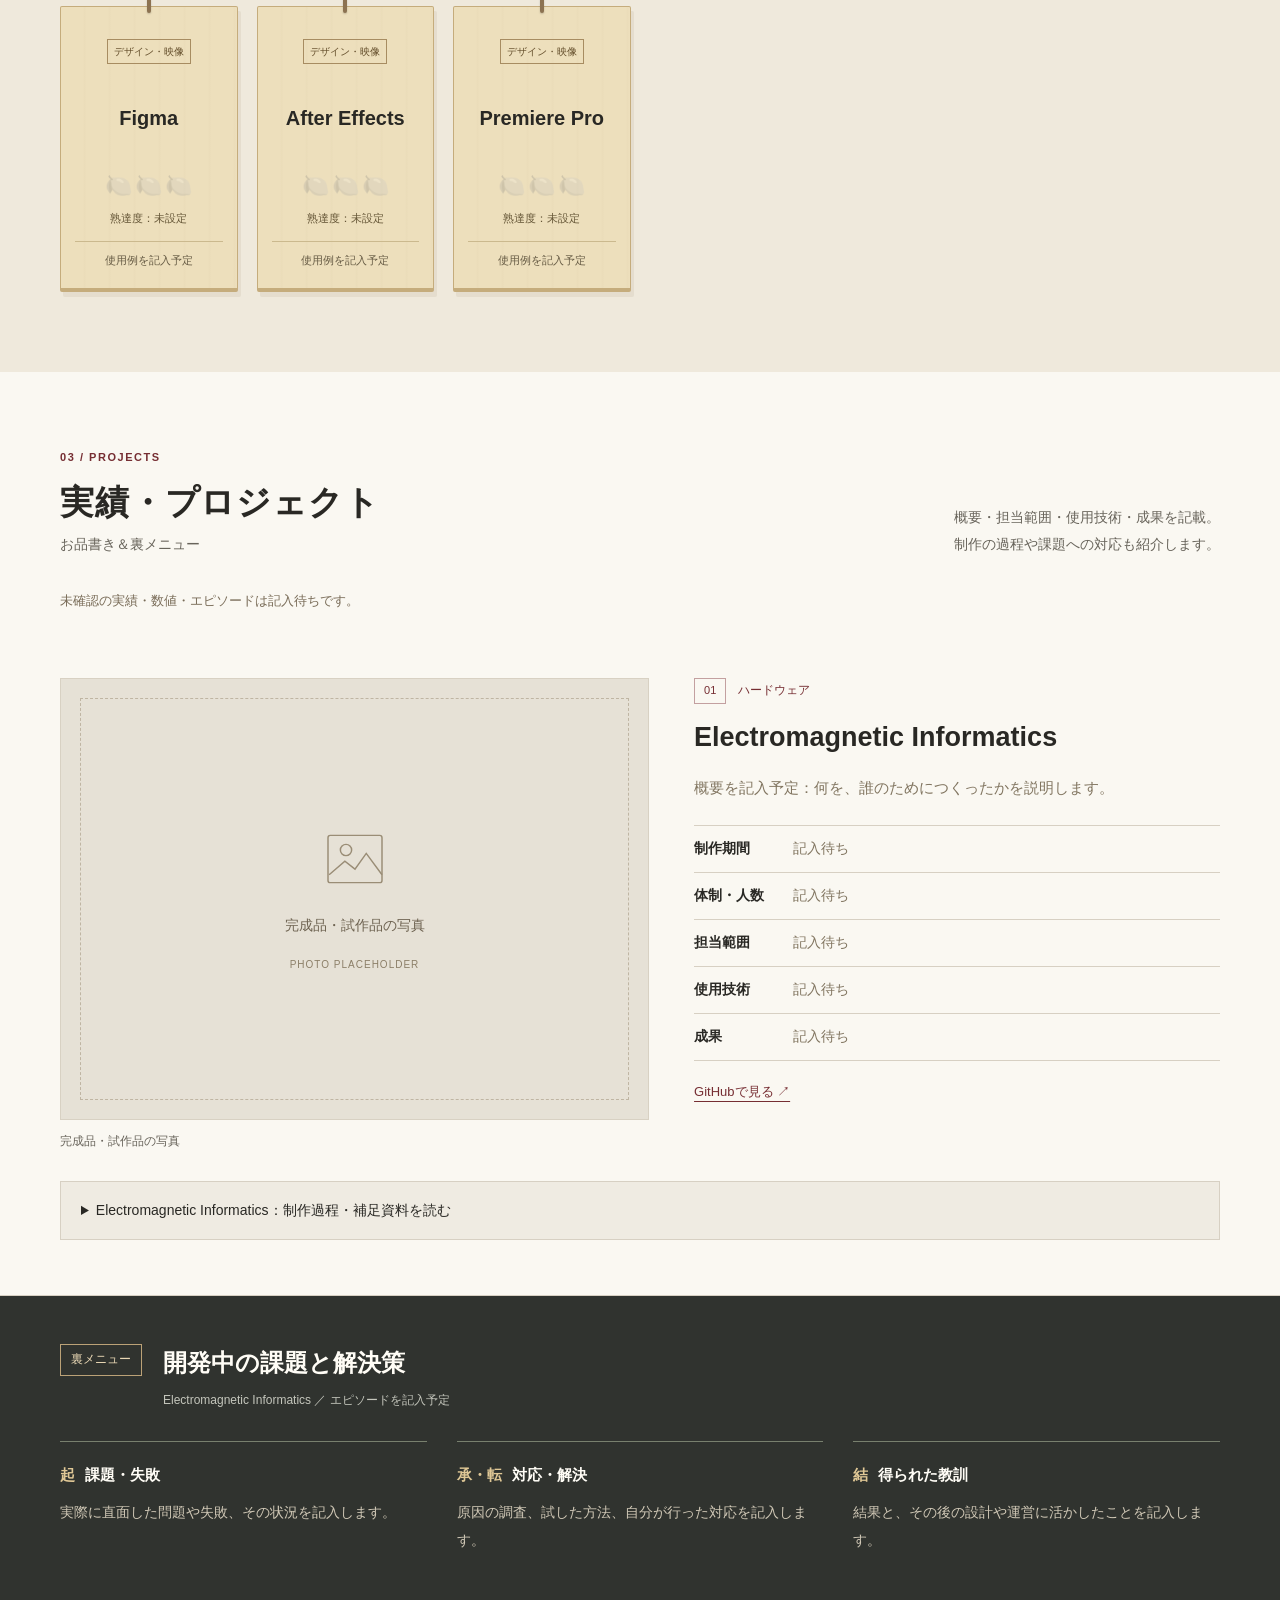
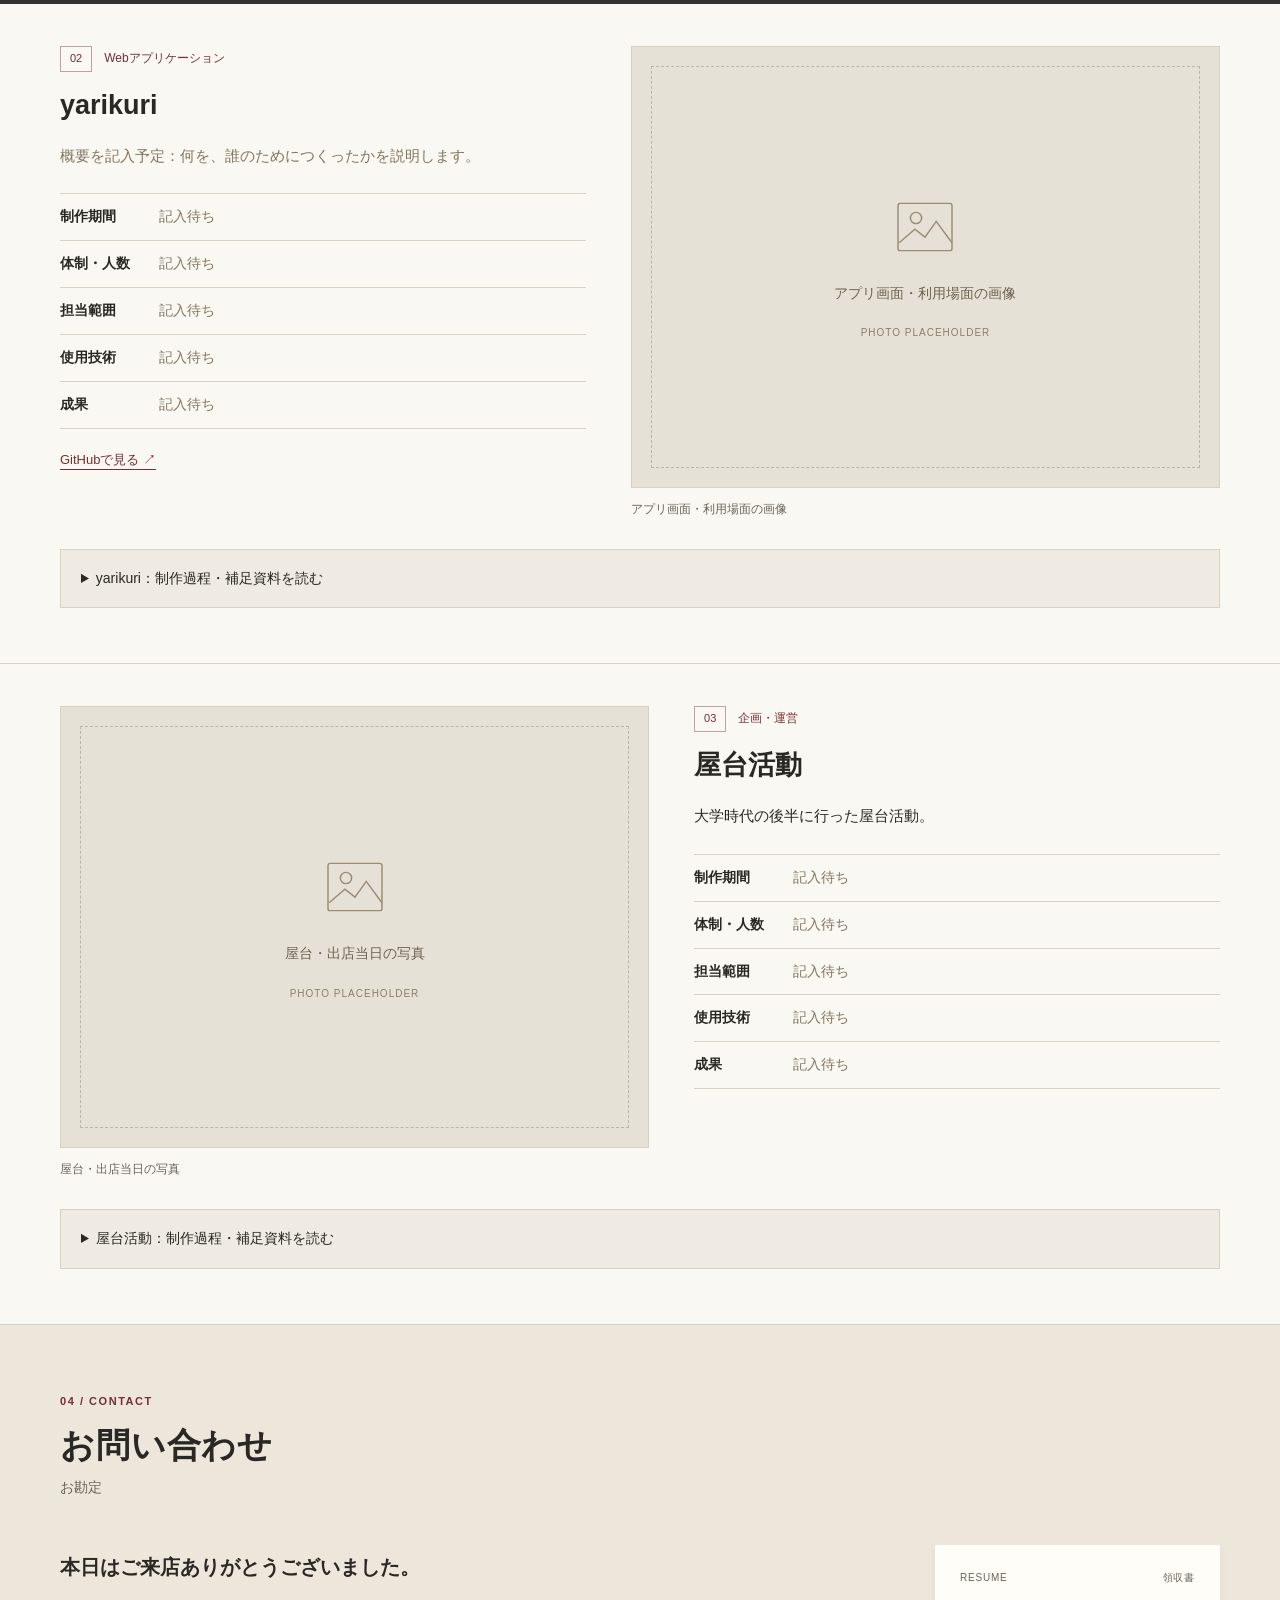
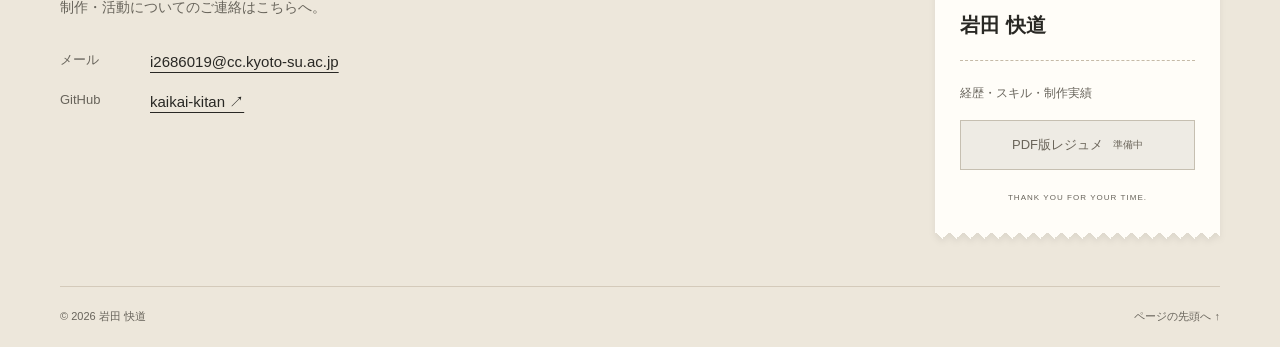
==== commit 91e7bf37: "Rebuild portfolio preview with noren entrance and readable project details" ====
--- a/preview/index.html
+++ b/preview/index.html
@@ -3,76 +3,51 @@
 <head>
   <meta charset="utf-8">
   <meta name="viewport" content="width=device-width,initial-scale=1">
-  <meta name="description" content="岩田快道のポートフォリオ。ソフトウェアとハードウェアを横断するモノづくりと、屋台活動の記録。">
+  <meta name="description" content="岩田快道の就職活動用ポートフォリオ。自己紹介、スキル、制作実績、屋台活動を紹介します。">
   <meta name="robots" content="noindex">
-  <meta name="theme-color" content="#f5f4ed">
-  <meta property="og:title" content="Kaido Iwata — Portfolio">
-  <meta property="og:description" content="画面の外まで、つくりにいく。ソフトウェアとハードウェアを横断するポートフォリオ。">
-  <meta property="og:type" content="website">
-  <title>Kaido Iwata — Portfolio</title>
+  <meta name="theme-color" content="#762e33">
+  <title>岩田 快道 | ポートフォリオ</title>
   <link rel="icon" href="assets/favicon.svg" type="image/svg+xml">
-  <link rel="stylesheet" href="styles.css">
-  <script src="portfolio-data.js" defer></script>
-  <script src="app.js" defer></script>
+  <link rel="stylesheet" href="styles.css?v=noren-1">
+  <script src="portfolio-data.js?v=noren-1" defer></script>
+  <script src="app.js?v=noren-1" defer></script>
 </head>
 <body>
-  <a class="skip-link" href="#main">本文へ移動</a>
-  <div class="reading-progress" aria-hidden="true"><span id="progress"></span></div>
-  <header class="site-header wrap">
-    <a class="identity" href="#top" aria-label="岩田快道 トップへ"><span class="monogram">ki<span>.</span></span><span>KAIDO IWATA<span class="identity-sub">PORTFOLIO / 2026</span></span></a>
-    <nav aria-label="メインナビゲーション"><a href="#works">Works<span>制作・活動</span></a><a href="#about">About<span>私について</span></a><a href="#contact" class="nav-contact">Contact <span aria-hidden="true">↗</span></a></nav>
-  </header>
-  <main id="main">
-    <section class="hero wrap" id="top" aria-labelledby="hero-title">
-      <div class="hero-topline"><p class="eyebrow" id="hero-eyebrow">PHYSICAL COMPUTING / PROTOTYPING</p><span class="template-badge" id="template-badge">LAYOUT PREVIEW</span></div>
-      <div class="hero-layout">
-        <div class="hero-copy">
-          <h1 id="hero-title"><span>画面の外まで、</span><span>つくりにいく。</span></h1>
-          <p class="hero-lead" id="hero-lead"></p>
-          <a class="text-link hero-link" href="#works">制作・活動を見る <span class="circle-arrow" aria-hidden="true">↓</span></a>
-        </div>
-        <div class="hero-aside">
-          <div class="thinking-model" aria-hidden="true">
-            <span class="model-caption">A LITTLE CURIOSITY.<br>A TANGIBLE IDEA.</span>
-            <div class="model-orbit"></div><div class="model-orbit second"></div>
-            <span class="model-node node-one">考える</span><span class="model-node node-two">つくる</span><span class="model-node node-three">試す</span>
-            <div class="model-core"><svg viewBox="0 0 80 80"><path d="M40 10 67 26v29L40 71 13 55V26Z M13 26l27 16 27-16 M40 42v29 M26 18l28 17 M26 34l27-16" fill="none" stroke="currentColor" stroke-width="1.3"/></svg></div>
-            <span class="model-plus plus-one">+</span><span class="model-plus plus-two">+</span>
-          </div>
-          <div class="hero-person"><span class="availability-dot"></span><div><p>岩田 快道 <span>Kaido Iwata</span></p><small id="affiliation"></small></div></div>
-        </div>
+  <a class="skip-link" href="#about">自己紹介へ移動</a>
+  <section class="entrance" id="top" aria-labelledby="entrance-title">
+    <div class="entrance-stage">
+      <div class="welcome-scene">
+        <img id="welcome-image" src="assets/taisho-placeholder.svg" alt="両手を広げた人物の写真プレースホルダー">
+        <span class="welcome-photo-note" id="welcome-photo-note">写真プレースホルダー / 大将ポーズ</span>
+        <div class="welcome-name"><p>プロフィール</p><h2 id="welcome-name">岩田 快道</h2><p id="welcome-affiliation">京都産業大学大学院 先端情報学研究科</p><a href="#about">自己紹介へ ↓</a></div>
       </div>
-      <div class="hero-bottom"><span class="small-label">MY PERSPECTIVE</span><p id="hero-focus"></p><a href="#works" class="scroll-hint">SCROLL TO EXPLORE <span aria-hidden="true">↓</span></a></div>
+      <div class="curtain" id="curtain">
+        <div class="curtain-panels" aria-hidden="true"><div></div><div></div><div></div><div></div></div>
+        <div class="curtain-top"><span>岩田 快道 <small>就職活動用ポートフォリオ</small></span><a href="#about">内容へ進む <span aria-hidden="true">↗</span></a></div>
+        <div class="curtain-title"><span class="entrance-mark" aria-hidden="true">屋台</span><h1 id="entrance-title"><span>夜を行く！</span><span>屋台人！</span></h1></div>
+        <a class="scroll-enter" href="#about"><span>スクロールして入店</span><small>Scroll Down</small><span class="scroll-arrow" aria-hidden="true">↓</span></a>
+      </div>
+    </div>
+  </section>
+  <nav class="site-nav" aria-label="セクションナビゲーション"><div class="wrap nav-inner"><a class="nav-brand" href="#top">岩田 快道<span>PORTFOLIO</span></a><div class="nav-links"><a href="#about">自己紹介</a><a href="#skills">スキル</a><a href="#works">実績・プロジェクト</a><a href="#contact">お問い合わせ</a></div></div></nav>
+  <main>
+    <section class="about-section" id="about" aria-labelledby="about-title">
+      <div class="wrap">
+        <div class="section-heading"><div><span class="section-index">01 / PROFILE</span><h2 id="about-title">自己紹介</h2><p class="section-subtitle">大将の素顔と軌跡</p></div><span class="template-badge" id="template-badge">内容・写真を差し替えるテンプレートです</span></div>
+        <div class="profile-summary"><div class="profile-name"><span id="person-reading">いわた かいど</span><h3 id="person-name">岩田 快道</h3><p id="person-roman">KAIDO IWATA</p></div><div class="profile-content"><p id="introduction"></p><dl class="profile-facts" id="profile-facts"></dl></div></div>
+      </div>
+      <div class="chapters" id="chapters" aria-label="活動の4つの場面"></div>
     </section>
-    <section class="works-section" id="works" aria-labelledby="works-title">
-      <div class="wrap">
-        <div class="section-heading"><div><p class="eyebrow"><span class="section-number">01</span> SELECTED WORKS</p><h2 id="works-title">考えたことを、かたちに。</h2></div><p class="section-intro">何をつくったか。なぜ、そうつくったか。<br>制作と活動を、プロセスとともに。</p></div>
-        <p class="template-note" id="works-note"><span aria-hidden="true">◇</span> レイアウト見本です。作品画像・担当範囲・成果は、これから追加します。</p>
-        <div class="projects-grid" id="projects"></div>
-        <div class="works-footnote"><span>THINK → MAKE → LEARN</span><p>完成したものだけでなく、そこに至る試行錯誤も。</p></div>
-      </div>
-    </section>
-    <section class="about-section wrap" id="about" aria-labelledby="about-title">
-      <div class="section-heading"><div><p class="eyebrow"><span class="section-number">02</span> ABOUT ME</p><h2 id="about-title">好奇心に、境界線を引かない。</h2></div><span class="section-side-note">A PERSON BEHIND THE PROJECTS</span></div>
-      <div class="about-grid">
-        <div class="profile-visual" id="portrait"><span class="profile-initials" aria-hidden="true">ki.</span><span class="portrait-label">PORTRAIT / TO BE ADDED</span><span class="profile-corner" aria-hidden="true">↗</span></div>
-        <div class="about-copy"><p class="eyebrow">IWATA KAIDO</p><h3 id="person-name"></h3><p class="affiliation" id="about-affiliation"></p><p class="about-description" id="about-description"></p><blockquote id="vision"></blockquote><a class="text-link" id="github-link" target="_blank" rel="noopener noreferrer">GitHub <span aria-hidden="true">↗</span></a></div>
-      </div>
-      <div class="skills-heading"><h3>つくるための道具箱。</h3><p>触れてきた技術と、表現の手段。</p></div>
-      <div class="skills-grid" id="skills"></div>
-    </section>
-    <section class="field-section" id="field" aria-labelledby="field-title">
-      <div class="wrap field-layout"><div class="field-label"><p class="eyebrow">BEYOND THE SCREEN</p><span class="field-stamp">FIELD<br>NOTES <span aria-hidden="true">↗</span></span></div><div class="field-copy"><h2 id="field-title">ときには、屋台をひいて。</h2><p id="field-story"></p><button class="text-link" type="button" data-project="yatai">屋台活動について <span aria-hidden="true">↗</span></button></div></div>
-      <div class="cart-track" aria-hidden="true"><div class="cart-traveler" id="cart"><span class="cart-sign">本日も、試行錯誤。</span><img src="assets/cart.svg" alt="" width="140" height="130"></div><div class="road-line"></div><span class="road-caption">GOOD IDEAS MEET PEOPLE.</span></div>
-    </section>
-    <section class="contact-section wrap" id="contact" aria-labelledby="contact-title"><p class="eyebrow"><span class="section-number">03</span> CONTACT</p><div class="contact-row"><div><h2 id="contact-title">次は、どんなものを<br>つくろう。</h2><p>制作や活動について、お気軽にご連絡ください。</p></div><a class="contact-circle" id="contact-link" aria-label="岩田快道にメールする"><span>LET’S TALK</span><span aria-hidden="true">↗</span></a></div><a class="contact-email" id="contact-email"></a></section>
+    <section class="skills-section" id="skills" aria-labelledby="skills-title"><div class="wrap">
+      <div class="section-heading"><div><span class="section-index">02 / SKILLS</span><h2 id="skills-title">スキルセット</h2><p class="section-subtitle">本日のおすすめメニュー</p></div><p class="section-description">使用技術と、できること。<br>熟達度は制作経験に基づく自己評価です。</p></div>
+      <div class="skill-legend" aria-label="熟達度の凡例"><span><b>🍋</b> 学習中</span><span><b>🍋🍋</b> 制作経験あり</span><span><b>🍋🍋🍋</b> 自力で設計・改善できる</span></div>
+      <p class="template-help" id="skills-note">熟達度と使用例は、内容の共有後に設定します。</p>
+      <div class="skill-board" id="skill-board"></div>
+    </div></section>
+    <section class="works-section" id="works" aria-labelledby="works-title"><div class="wrap"><div class="section-heading"><div><span class="section-index">03 / PROJECTS</span><h2 id="works-title">実績・プロジェクト</h2><p class="section-subtitle">お品書き＆裏メニュー</p></div><p class="section-description">概要・担当範囲・使用技術・成果を記載。<br>制作の過程や課題への対応も紹介します。</p></div><p class="template-help" id="works-note">未確認の実績・数値・エピソードは記入待ちです。</p></div><div id="projects"></div></section>
   </main>
-  <footer class="site-footer wrap"><span>© 2026 KAIDO IWATA</span><span>MADE WITH CURIOSITY.</span><a href="#top">BACK TO TOP ↑</a></footer>
-  <noscript><p class="noscript-notice">作品一覧の表示にはJavaScriptを有効にしてください。お問い合わせ：<a href="mailto:i2686019@cc.kyoto-su.ac.jp">i2686019@cc.kyoto-su.ac.jp</a></p></noscript>
-  <dialog class="project-dialog" id="project-dialog" aria-labelledby="detail-title"><div class="dialog-toolbar"><span>PROJECT NOTES</span><button type="button" id="close-dialog" aria-label="作品詳細を閉じる">閉じる <span aria-hidden="true">×</span></button></div><div class="dialog-content" id="detail-content"></div></dialog>
-  <aside class="editor-panel" id="editor-panel" aria-label="応募先別プレビュー" hidden>
-    <button class="editor-toggle" type="button" id="editor-toggle" aria-expanded="true" aria-controls="editor-body"><span><i aria-hidden="true"></i> 応募先別プレビュー</span><span id="editor-indicator" aria-hidden="true">−</span></button>
-    <div id="editor-body"><p>冒頭・作品順・スキル順をまとめて切り替えます。</p><label for="audience-select">見せたい軸</label><select id="audience-select"></select><div class="editor-actions"><button type="button" id="copy-link">表示URLをコピー ↗</button><a id="view-link" target="_blank" rel="noopener noreferrer">閲覧用表示</a></div><p class="editor-help">この操作パネルは <code>?edit=1</code> のときだけ表示。<br>内容の編集は <code>portfolio-data.js</code> から。</p><output id="editor-status" role="status"></output></div>
-  </aside>
+  <footer class="contact-section" id="contact" aria-labelledby="contact-title"><div class="wrap"><div class="section-heading"><div><span class="section-index">04 / CONTACT</span><h2 id="contact-title">お問い合わせ</h2><p class="section-subtitle">お勘定</p></div></div><div class="contact-grid"><div><p class="thanks">本日はご来店ありがとうございました。</p><p class="contact-description">制作・活動についてのご連絡はこちらへ。</p><dl class="contact-list"><div><dt>メール</dt><dd><a id="contact-email" href="mailto:i2686019@cc.kyoto-su.ac.jp">i2686019@cc.kyoto-su.ac.jp</a></dd></div><div><dt>GitHub</dt><dd><a id="github-link" href="https://github.com/kaikai-kitan" target="_blank" rel="noopener noreferrer">kaikai-kitan ↗</a></dd></div></dl></div><div class="receipt"><div class="receipt-top"><span>RESUME</span><span>領収書</span></div><p>岩田 快道</p><div class="receipt-rule"></div><span class="receipt-label">経歴・スキル・制作実績</span><div id="resume-action"><button type="button" disabled>PDF版レジュメ <small>準備中</small></button></div><span class="receipt-bottom">THANK YOU FOR YOUR TIME.</span></div></div><div class="footer-bottom"><span>© 2026 岩田 快道</span><a href="#top">ページの先頭へ ↑</a></div></div></footer>
+  <noscript><p class="noscript-note">作品とスキルの表示にはJavaScriptを有効にしてください。メール：i2686019@cc.kyoto-su.ac.jp</p></noscript>
+  <aside class="editor-panel" id="editor-panel" hidden aria-label="応募先別プレビュー"><button type="button" class="editor-toggle" id="editor-toggle" aria-expanded="false" aria-controls="editor-body">応募先別プレビュー <span aria-hidden="true" id="editor-indicator">＋</span></button><div id="editor-body" hidden><label for="audience-select">応募先に見せる構成</label><select id="audience-select"></select><p>関心領域・作品の順番・スキルの順番を切り替えます。</p><div class="editor-actions"><button type="button" id="copy-link">表示URLをコピー</button><a id="view-link" target="_blank" rel="noopener noreferrer">閲覧用表示 ↗</a></div><output id="editor-status" role="status"></output></div></aside>
 </body>
 </html>
--- a/preview/styles.css
+++ b/preview/styles.css
@@ -1,15 +1,283 @@
 @charset "UTF-8";
-:root{--paper:#f5f4ed;--white:#fcfbf7;--ink:#243d34;--muted:#6d776e;--line:#d3d8cb;--accent:#d6e85c;--serif:"Yu Mincho","Hiragino Mincho ProN",serif;--sans:"Helvetica Neue",Arial,"Hiragino Kaku Gothic ProN","Noto Sans JP",Meiryo,sans-serif}
-*{box-sizing:border-box}html{scroll-behavior:smooth;scroll-padding-top:32px}body{margin:0;background:var(--paper);color:var(--ink);font-family:var(--sans);-webkit-font-smoothing:antialiased}body.modal-open{overflow:hidden}a{color:inherit;text-decoration:none}button,select{font:inherit}button,a,select{-webkit-tap-highlight-color:transparent}button{color:inherit}button{cursor:pointer}button:disabled{cursor:wait}img{display:block;max-width:100%}p,h1,h2,h3,h4,blockquote{margin:0}button:focus-visible,a:focus-visible,select:focus-visible{outline:3px solid #668621;outline-offset:6px}button:focus:not(:focus-visible){outline:none}::selection{background:var(--accent);color:var(--ink)}[hidden]{display:none!important}.wrap{width:min(1240px,calc(100% - 112px));margin-inline:auto}.eyebrow,.small-label{font-size:11px;line-height:1.7;font-weight:600;letter-spacing:.16em}.section-number{display:inline-block;margin-right:16px;opacity:.5}.skip-link{position:fixed;top:8px;left:16px;padding:12px;background:var(--ink);color:white;z-index:100;transform:translateY(-150%)}.skip-link:focus{transform:none}.reading-progress{position:fixed;left:0;right:0;top:0;height:3px;z-index:40;pointer-events:none}.reading-progress span{display:block;height:100%;background:var(--ink);transform-origin:left;transform:scaleX(0)}
-.site-header{display:flex;align-items:center;justify-content:space-between;min-height:110px;border-bottom:1px solid var(--line)}.identity{display:flex;align-items:center;gap:15px;font-size:12px;letter-spacing:.13em;font-weight:650}.monogram{height:42px;width:42px;background:var(--ink);color:var(--paper);display:grid;place-content:center;font-size:29px;letter-spacing:-.08em;font-weight:500;position:relative;padding-right:4px}.monogram span{color:var(--accent);position:absolute;right:5px;bottom:5px}.identity-sub{display:block;font-size:8px;letter-spacing:.2em;color:var(--muted);margin-top:5px}.site-header nav{display:flex;align-items:center;gap:38px;font-size:12px}.site-header nav>a{display:flex;align-items:center;gap:7px}.site-header nav>a>span{font-size:9px;color:var(--muted)}.site-header nav .nav-contact{border:1px solid var(--line);border-radius:30px;padding:13px 20px}.site-header nav .nav-contact span{font-size:18px;color:var(--ink);margin-left:12px}.site-header nav>a:hover{opacity:.6}
-.hero{padding-top:39px}.hero-topline{display:flex;justify-content:space-between;align-items:center;gap:16px}.template-badge{font-size:9px;letter-spacing:.1em;color:#5a675a;border:1px solid var(--line);padding:5px 9px;border-radius:2px;white-space:nowrap}.hero-layout{display:grid;grid-template-columns:1.6fr 1fr;gap:40px;align-items:center;padding:53px 0 54px}.hero h1{font-family:var(--serif);font-size:clamp(43px,5.1vw,73px);font-weight:500;letter-spacing:-.065em;line-height:1.48}.hero h1>span{display:block}.hero-lead{max-width:480px;line-height:2.1;font-size:14px;color:#526255;margin-top:27px;letter-spacing:.03em}.text-link{display:inline-flex;align-items:center;gap:24px;border:0;background:none;padding:0;font-size:12px;font-weight:500;line-height:1.8}.text-link:hover{color:#69813c}.text-link>span{transition:transform .2s}.text-link:hover>span{transform:translate(2px,-2px)}.hero-link{margin-top:29px}.circle-arrow{display:grid;place-content:center;width:30px;height:30px;border:1px solid var(--line);border-radius:50%;font-size:16px}.hero-aside{padding-left:8px;align-self:end}.thinking-model{height:255px;position:relative;max-width:370px;margin-inline:auto}.model-caption{position:absolute;left:2px;top:0;font-size:8px;letter-spacing:.16em;line-height:1.8;color:var(--muted)}.model-orbit{position:absolute;width:212px;height:212px;top:25px;left:50%;transform:translateX(-50%) rotate(-30deg);border:1px solid #bdc7ae;border-radius:50%}.model-orbit.second{height:115px;top:73px;transform:translateX(-50%) rotate(-35deg);border-style:dashed}.model-core{position:absolute;width:92px;height:100px;left:50%;top:78px;transform:translateX(-50%);color:var(--ink);background:var(--accent);border-radius:4px;box-shadow:10px 12px 0 #c6d1bb}.model-core svg{width:100%;height:100%;padding:8px}.model-node{position:absolute;font-size:10px;background:var(--paper);padding:5px 10px;border:1px solid var(--line);border-radius:20px;z-index:1}.node-one{left:44%;top:17px}.node-two{left:10%;top:178px}.node-three{right:7%;top:153px}.model-plus{position:absolute;color:#91a07e;font-size:15px}.plus-one{right:14px;top:39px}.plus-two{left:20px;bottom:30px}.hero-person{border-top:1px solid var(--line);padding-top:20px;display:flex;align-items:start;gap:10px;margin:18px 0 0}.availability-dot{width:6px;height:6px;display:inline-block;background:#7c9566;border-radius:50%;margin-top:5px}.hero-person p{font-size:12px;letter-spacing:.06em}.hero-person p span{font-size:10px;letter-spacing:.03em;margin-left:12px;color:var(--muted)}.hero-person small{display:block;font-size:9px;margin-top:7px;color:var(--muted);line-height:1.7}.hero-bottom{display:flex;align-items:center;gap:22px;padding:22px 0;border-top:1px solid var(--line);font-size:11px}.hero-bottom p{font-size:11px;color:#4d6050}.hero-bottom .small-label{font-size:8px;color:var(--muted)}.scroll-hint{margin-left:auto;font-size:8px;letter-spacing:.16em}.scroll-hint span{font-size:16px;margin-left:20px}
-.works-section{padding:86px 0 37px;background:#eaece2;border-top:1px solid #e3e5db}.section-heading{display:flex;justify-content:space-between;align-items:end;gap:35px;margin-bottom:33px}.section-heading h2{font-family:var(--serif);font-size:clamp(25px,2.55vw,36px);font-weight:500;letter-spacing:-.035em;margin-top:15px;line-height:1.65}.section-intro{font-size:11px;line-height:2.1;color:#62705f}.template-note{display:flex;align-items:center;gap:10px;font-size:10px;line-height:1.8;color:#66715e;margin-bottom:23px}.template-note span{font-size:17px}.projects-grid{display:grid;grid-template-columns:1fr 1fr;gap:37px 28px}.project-card{min-width:0}.project-card.featured{grid-column:1/-1;display:grid;grid-template-columns:1.65fr 1fr;background:var(--white);border:1px solid #dce0d2}.project-visual{position:relative;overflow:hidden;background:#e1e4d8;aspect-ratio:1.55}.featured .project-visual{aspect-ratio:1.45}.project-visual>img{width:100%;height:100%;object-fit:cover;transition:transform .55s ease}.project-card:hover .project-visual>img{transform:scale(1.025)}.visual-label{position:absolute;left:20px;top:17px;font-size:8px;letter-spacing:.17em;color:#60725b}.visual-note{position:absolute;bottom:17px;left:20px;font-size:8px;letter-spacing:.12em;color:#60725b}.project-card[data-kind="web"] .visual-label,.project-card[data-kind="web"] .visual-note{color:#62675d}.project-info{padding-top:22px}.featured .project-info{padding:36px 35px;display:flex;flex-direction:column;justify-content:center}.project-eyebrow{display:flex;align-items:center;gap:13px;margin-bottom:17px;font-size:9px;letter-spacing:.12em;line-height:1.7}.project-index{color:#7e8b6d}.featured .project-index{background:var(--accent);padding:4px 7px;color:var(--ink)}.project-info h3{font-size:21px;font-weight:500;line-height:1.45;letter-spacing:-.02em;overflow-wrap:anywhere}.featured .project-info h3{font-size:27px}.project-summary{font-size:14px;line-height:2;color:#62705f;margin-top:16px}.tags{display:flex;flex-wrap:wrap;gap:7px;margin-top:20px;list-style:none;padding:0}.tags li{font-size:9px;border:1px solid #cdd4c1;padding:5px 9px;border-radius:2px;line-height:1.4}.project-open{display:flex;align-items:center;justify-content:space-between;gap:14px;background:none;border:0;border-top:1px solid #cdd4c1;width:100%;text-align:left;padding:17px 0 0;margin-top:24px;font-size:11px;line-height:1.6}.project-open span{font-size:20px}.project-open:hover{color:#6d863b}.featured .project-open{margin-top:28px}.works-footnote{display:flex;align-items:center;justify-content:space-between;padding-top:27px;margin-top:36px;border-top:1px solid #cfd5c4;color:#61705c}.works-footnote span{font-size:9px;letter-spacing:.1em}.works-footnote p{font-size:10px}
-.about-section{padding-block:92px}.section-side-note{font-size:8px;letter-spacing:.13em;color:var(--muted)}.about-grid{display:grid;grid-template-columns:1fr 1.65fr;gap:76px;align-items:center;margin-top:43px}.profile-visual{position:relative;aspect-ratio:1.06;display:flex;align-items:center;justify-content:center;background:#e3e6da;overflow:hidden}.profile-visual:before{content:"";position:absolute;width:66%;height:66%;border:1px solid #bcc8ab;border-radius:50%;transform:rotate(35deg)}.profile-visual:after{content:"";position:absolute;inset:20px;border:1px solid #cdd3c2}.profile-initials{font-family:var(--serif);font-size:125px;letter-spacing:-.12em;padding-right:15px;color:#80916c}.profile-visual img{width:100%;height:100%;object-fit:cover;z-index:1}.portrait-label{position:absolute;left:24px;bottom:23px;font-size:8px;letter-spacing:.14em}.profile-corner{position:absolute;right:24px;top:19px;font-size:24px}.about-copy>.eyebrow{font-size:9px}.about-copy h3{font-size:26px;font-weight:500;letter-spacing:.14em;margin-top:9px}.affiliation{font-size:10px;color:var(--muted);line-height:1.8;margin-top:13px}.about-description{font-size:14px;line-height:2.2;margin-top:23px;max-width:520px;color:#53634f}.about-copy blockquote{font-family:var(--serif);font-size:20px;line-height:1.8;margin-top:24px}.about-copy .text-link{margin-top:22px}.skills-heading{display:flex;justify-content:space-between;align-items:baseline;margin:70px 0 22px}.skills-heading h3{font-family:var(--serif);font-weight:500;font-size:23px}.skills-heading p{font-size:10px;color:var(--muted)}.skills-grid{display:grid;grid-template-columns:repeat(3,1fr);gap:28px}.skill-card{border-top:1px solid #9ba991;padding-top:22px}.skill-card:first-child{border-top:2px solid var(--ink);padding-top:21px}.skill-number{font-size:10px;color:#718064;letter-spacing:.07em}.skill-card h4{font-size:16px;font-weight:500;line-height:1.5;margin-top:20px}.skill-english{font-size:8px;letter-spacing:.12em;line-height:1.8;margin-top:6px;color:#77816c}.skill-card>p:last-of-type{font-size:13px;line-height:1.9;color:#62705f;margin-top:16px}.skill-card .tags li{font-size:9px}.skill-card .tags{gap:6px}
-.field-section{background:#e7e9df;overflow:hidden;position:relative;padding-top:62px}.field-layout{display:grid;grid-template-columns:1fr 1.65fr;gap:76px}.field-label .eyebrow{font-size:9px}.field-stamp{display:block;font-size:37px;letter-spacing:-.05em;line-height:.95;margin-top:22px;color:#9aa88c;font-weight:500}.field-stamp span{font-size:35px;padding-left:10px}.field-copy h2{font-family:var(--serif);font-size:30px;font-weight:500;letter-spacing:-.03em}.field-copy>p{font-size:14px;line-height:2.2;margin-top:20px;max-width:525px;color:#5b6a53}.field-copy button{margin-top:22px}.cart-track{height:178px;position:relative;max-width:1440px;margin:12px auto 0;overflow:hidden}.cart-traveler{position:absolute;bottom:27px;left:0;width:140px;transform:translateX(32px);will-change:transform}.cart-traveler img{width:140px;height:130px}.cart-sign{position:absolute;left:120px;top:48px;writing-mode:vertical-rl;font-size:8px;letter-spacing:.1em;color:#4f6743;white-space:nowrap}.road-line{position:absolute;bottom:29px;height:1px;background:#9ba78c;left:0;right:0}.road-caption{position:absolute;right:56px;bottom:9px;font-size:7px;letter-spacing:.16em;color:#65725d}
-.contact-section{padding:76px 0 70px}.contact-row{display:flex;align-items:center;justify-content:space-between;gap:30px;margin-top:24px}.contact-row h2{font-family:var(--serif);font-size:clamp(33px,4vw,55px);font-weight:500;line-height:1.5;letter-spacing:-.05em}.contact-row p{font-size:11px;margin-top:22px;color:#62705f;line-height:1.9}.contact-circle{width:130px;height:130px;border-radius:50%;background:var(--accent);display:flex;flex-direction:column;align-items:center;justify-content:center;gap:8px;transition:background .2s,transform .2s;flex-shrink:0}.contact-circle>span:first-child{font-size:9px;letter-spacing:.1em}.contact-circle>span:last-child{font-size:48px;font-weight:300;line-height:1}.contact-circle:hover{background:#c9dd3d;transform:rotate(-8deg)}.contact-email{display:inline-block;border-bottom:1px solid #859375;padding-bottom:9px;font-size:17px;margin-top:28px;overflow-wrap:anywhere}.site-footer{display:flex;justify-content:space-between;align-items:center;gap:20px;border-top:1px solid var(--line);padding-block:25px;font-size:8px;letter-spacing:.08em;color:#66745d}
-.project-dialog{padding:0;border:0;max-width:920px;width:calc(100% - 48px);max-height:90svh;background:var(--paper);color:var(--ink)}.project-dialog::backdrop{background:rgb(20 37 29 / 65%);backdrop-filter:blur(5px)}.dialog-toolbar{position:sticky;top:0;z-index:2;display:flex;align-items:center;justify-content:space-between;border-bottom:1px solid var(--line);padding:17px 30px;background:var(--paper)}.dialog-toolbar>span{font-size:9px;letter-spacing:.15em}.dialog-toolbar button{display:flex;align-items:center;gap:18px;border:0;background:none;font-size:11px;padding:5px}.dialog-toolbar button span{font-size:24px;line-height:1}.dialog-content{padding:34px}.dialog-content h2{font-size:30px;line-height:1.4;overflow-wrap:anywhere;font-weight:500;margin:10px 0 16px}.detail-summary{font-size:14px;line-height:2;color:var(--muted);max-width:600px}.detail-visual{position:relative;margin-top:25px;aspect-ratio:1.7;background:#e2e5d9;overflow:hidden}.detail-visual img{width:100%;height:100%;object-fit:cover}.detail-meta{display:grid;grid-template-columns:repeat(4,1fr);gap:18px;padding:22px 0;border-bottom:1px solid var(--line);margin:0}.detail-meta dt{font-size:9px;color:#617453;line-height:1.6;margin-bottom:9px}.detail-meta dd{font-size:11px;line-height:1.8;margin:0}.detail-story{padding-top:30px;display:grid;grid-template-columns:125px 1fr;gap:20px}.detail-story h3{font-size:13px;font-weight:500}.detail-story h3 small{display:block;font-size:8px;letter-spacing:.1em;color:#6a7c5b;margin-bottom:8px}.detail-story>p{font-size:14px;line-height:2.1;white-space:pre-line}.placeholder{color:#71806a;font-size:11px;line-height:1.9}.detail-story>p.placeholder{padding:16px;border:1px dashed #bec8b1;background:#eef0e6}.process-images{display:grid;grid-template-columns:1fr 1fr;gap:16px;margin-top:28px}.process-images figure{margin:0}.process-images img{width:100%;aspect-ratio:1.45;object-fit:cover;background:#e8ebde}.process-images figcaption{font-size:10px;color:#67765e;margin-top:10px;line-height:1.8}.process-placeholder{aspect-ratio:1.7;border:1px dashed #bac5ad;display:flex;flex-direction:column;align-items:center;justify-content:center;gap:15px;color:#6d805f;background:#ecefe2}.process-placeholder>span{font-size:22px}.process-placeholder>small{font-size:10px}.detail-external{margin-top:36px;border-top:1px solid var(--line);padding-top:20px}.editor-panel{position:fixed;bottom:20px;right:22px;width:325px;max-width:calc(100vw - 32px);background:#fffefa;border:1px solid #b4c59a;box-shadow:0 8px 35px #16281820;z-index:30;border-radius:8px;overflow:hidden}.editor-toggle{width:100%;display:flex;justify-content:space-between;align-items:center;padding:15px 17px;font-size:11px;font-weight:600;background:none;border:0}.editor-toggle>span{display:flex;gap:9px;align-items:center}.editor-toggle i{width:6px;height:6px;background:#7f984f;border-radius:50%}#editor-body{border-top:1px solid #e0e5d7;padding:14px 17px 16px}#editor-body>p{font-size:10px;line-height:1.8;color:#66765b}#editor-body label{font-size:10px;display:block;margin-top:15px;margin-bottom:6px}#editor-body select{width:100%;padding:10px;font-size:12px;color:var(--ink);background:#f2f5e9;border:1px solid #cad2bd;border-radius:4px}.editor-actions{display:flex;align-items:center;gap:12px;margin-top:12px}.editor-actions button{font-size:10px;flex:1;background:var(--ink);color:white;border:0;border-radius:3px;padding:12px 7px}.editor-actions a{font-size:10px;text-decoration:underline}.editor-help{margin-top:13px}.editor-help code{font-size:9px}#editor-status{font-size:10px;line-height:1.7;display:block;margin-top:4px;color:#425b30}.noscript-notice{padding:30px;background:#e5ebd5;line-height:1.8}
-@media(min-width:1450px){.hero h1{font-size:78px}.hero-layout{padding-block:66px}.thinking-model{height:285px}.model-orbit{top:40px}.model-orbit.second{top:88px}.model-core{top:93px}.node-one{top:32px}.node-two{top:193px}.node-three{top:168px}}
-@media(max-width:1000px){.wrap{width:calc(100% - 64px)}.hero-layout{gap:20px}.hero h1{font-size:clamp(36px,5.1vw,60px)}.hero-aside{padding:0}.thinking-model{transform:scale(.85);transform-origin:center center;margin-inline:-10px}.hero-person small{font-size:8px}.site-header nav>a>span{display:none}.site-header nav .nav-contact>span{display:inline}.featured .project-info{padding:27px}.featured .project-info h3{font-size:23px}.project-card.featured{grid-template-columns:1.3fr 1fr}.featured .project-visual{aspect-ratio:auto;min-height:340px}.about-grid,.field-layout{gap:42px}.skills-grid{gap:20px}.section-side-note{display:none}}
-@media(max-width:700px){.wrap{width:calc(100% - 40px)}.site-header{min-height:85px}.identity{font-size:10px;gap:9px}.identity-sub{font-size:6px}.monogram{height:34px;width:34px;font-size:24px}.monogram span{bottom:4px;right:4px}.site-header nav{gap:17px;font-size:10px}.site-header nav .nav-contact{padding:0;border:none}.site-header nav .nav-contact span{display:none}.hero{padding-top:24px}.hero-topline{gap:10px}.hero-topline .eyebrow{font-size:8px;letter-spacing:.08em}.template-badge{font-size:6px;padding:4px 5px;letter-spacing:.02em}.hero-layout{grid-template-columns:1fr;padding:37px 0 27px;gap:28px}.hero h1{font-size:clamp(36px,8.8vw,61px);letter-spacing:-.055em}.hero-lead{font-size:13px;margin-top:22px;max-width:430px}.hero-link{margin-top:20px}.hero-aside{display:none}.hero-bottom{padding:18px 0;gap:11px;flex-wrap:wrap}.hero-bottom .small-label{font-size:7px}.hero-bottom p{font-size:9px}.scroll-hint{font-size:0}.scroll-hint span{font-size:14px;margin-left:0}.works-section{padding-top:49px}.section-heading{display:block;margin-bottom:23px}.section-heading h2{font-size:27px;margin-top:10px}.eyebrow{font-size:9px}.section-intro{margin-top:18px;font-size:11px}.template-note{font-size:9px;align-items:start}.projects-grid{grid-template-columns:1fr;gap:32px}.project-card.featured{display:block;grid-column:auto}.featured .project-visual{aspect-ratio:1.5;min-height:0}.featured .project-info{padding:25px}.project-info h3,.featured .project-info h3{font-size:23px}.project-eyebrow{margin-bottom:12px}.project-summary{font-size:13px;margin-top:12px}.project-info{padding-top:19px}.tags{margin-top:17px}.project-open,.featured .project-open{margin-top:20px}.works-footnote{display:block;margin-top:27px}.works-footnote p{margin-top:12px;font-size:9px}.about-section{padding-block:53px}.about-grid{grid-template-columns:1fr;gap:26px;margin-top:29px}.profile-visual{aspect-ratio:1.5;max-width:460px;width:100%}.profile-initials{font-size:110px}.about-copy h3{font-size:25px}.about-description{font-size:14px;line-height:2.1;margin-top:19px}.about-copy blockquote{font-size:20px;margin-top:22px}.skills-heading{display:block;margin-top:44px}.skills-heading h3{font-size:23px}.skills-heading p{margin-top:9px}.skills-grid{grid-template-columns:1fr;gap:26px}.skill-card{padding-top:20px}.skill-card h4{margin-top:12px}.skill-card .tags{margin-top:14px}.field-section{padding-top:38px}.field-layout{grid-template-columns:1fr;gap:25px}.field-stamp{display:none}.field-copy h2{font-size:28px}.field-copy>p{font-size:11px}.cart-track{height:169px;margin-top:12px}.road-caption{right:20px;font-size:6px}.contact-section{padding:49px 0}.contact-row{display:block;position:relative;margin-top:19px}.contact-row h2{font-size:clamp(26px,8vw,34px)}.contact-row .contact-circle{position:absolute;right:0;bottom:0}.contact-circle{width:86px;height:86px;gap:7px}.contact-circle>span:first-child{font-size:7px}.contact-circle>span:last-child{font-size:30px}.contact-row p{font-size:10px;margin-top:16px;max-width:calc(100% - 106px)}.contact-email{font-size:14px;margin-top:24px}.site-footer{font-size:7px;gap:10px;padding-block:21px;letter-spacing:0}.site-footer>span:nth-child(2){display:none}.project-dialog{width:calc(100% - 20px);max-height:94svh}.dialog-toolbar{padding:12px 20px}.dialog-content{padding:22px}.dialog-content h2{font-size:25px}.detail-visual{aspect-ratio:1.4}.detail-meta{grid-template-columns:1fr 1fr;gap:20px}.detail-story{grid-template-columns:1fr;gap:14px}.detail-story h3 small{display:inline;margin-right:13px}.process-images{gap:10px}.process-placeholder{aspect-ratio:1.2}.process-placeholder>small{font-size:8px;text-align:center;padding-inline:8px}.editor-panel{right:16px;bottom:12px}.editor-toggle{padding:12px 15px}}
-@media(prefers-reduced-motion:reduce){html{scroll-behavior:auto}*,*::before,*::after{animation:none!important;transition:none!important}.cart-traveler{will-change:auto}}
-@media print{.site-header nav,.editor-panel,.reading-progress,.template-badge,.template-note,.cart-track,.contact-circle,.skip-link{display:none!important}.wrap{width:100%}body{background:white}.hero-layout{padding:25px 0}.hero h1{font-size:45px}.hero-aside{display:none}.hero-layout,.about-grid{grid-template-columns:1fr}.works-section,.field-section{background:white}.works-section,.about-section,.contact-section{padding-block:30px}.project-card,.skill-card{break-inside:avoid}.project-visual{max-height:210px}.project-card.featured{grid-template-columns:1fr 1fr}.profile-visual{display:none}.project-dialog{max-height:none}.site-footer{margin-top:20px}}
+:root {
+  --paper: #faf8f2;
+  --ink: #292824;
+  --muted: #68645b;
+  --red: #762e33;
+  --line: #d7d0c3;
+  --wood: #eddfbc;
+  --font: "Helvetica Neue", Arial, "Hiragino Kaku Gothic ProN", Meiryo, sans-serif;
+}
+* { box-sizing: border-box; }
+html { scroll-behavior: smooth; scroll-padding-top: 94px; }
+body { margin: 0; background: var(--paper); color: var(--ink); font-family: var(--font); line-height: 1.8; -webkit-font-smoothing: antialiased; }
+a { color: inherit; text-underline-offset: 5px; }
+button, select { font: inherit; }
+button { cursor: pointer; }
+button:disabled { cursor: default; }
+img { display: block; max-width: 100%; }
+h1,h2,h3,h4,p,figure { margin: 0; }
+[hidden] { display: none !important; }
+a:focus-visible,button:focus-visible,select:focus-visible,summary:focus-visible { outline: 3px solid #b56927; outline-offset: 5px; }
+::selection { background: #ead78c; color: #292824; }
+.wrap { width: min(1160px, calc(100% - 96px)); margin-inline: auto; }
+.skip-link { position: fixed; left: 15px; top: 10px; padding: 10px 16px; background: white; color: var(--ink); z-index: 100; transform: translateY(-150%); }
+.skip-link:focus { transform: none; }
+
+/* 暖簾は通常のスクロール量だけで開く。スクロール操作を奪わない。 */
+.entrance { height: 170svh; position: relative; }
+.entrance-stage { position: sticky; top: 0; height: 100svh; min-height: 480px; overflow: hidden; background: #e1d9ca; }
+.welcome-scene, .curtain { position: absolute; inset: 0; }
+.welcome-scene > img { width: 100%; height: 100%; object-fit: cover; object-position: 60% center; }
+.welcome-scene:after { content: ""; position: absolute; inset: 0; background: linear-gradient(90deg,#f4eee1c9 0%,transparent 68%); pointer-events: none; }
+.welcome-photo-note { position: absolute; top: 28px; right: 34px; color: #504d44; font-size: 11px; z-index: 1; background: #f4f0e3c9; padding: 5px 10px; }
+.welcome-name { opacity: 0; position: absolute; left: max(48px,calc((100% - 1160px)/2)); top: 44%; z-index: 1; }
+.welcome-name > p:first-child { color: var(--red); font-size: 14px; font-weight: 700; letter-spacing: .12em; }
+.welcome-name h2 { font-size: clamp(38px,5vw,70px); font-weight: 700; letter-spacing: .13em; line-height: 1.5; margin: 10px 0 20px; }
+.welcome-name > p { font-size: 15px; }
+.welcome-name a { display: inline-block; font-size: 14px; margin-top: 25px; }
+.curtain { color: white; z-index: 2; transform: translate3d(0,var(--curtain-y,0%),0); will-change: transform; }
+.curtain-panels { position: absolute; inset: 0; display: grid; grid-template-columns: repeat(4,1fr); gap: 5px; filter: drop-shadow(0 15px 14px #33242240); }
+.curtain-panels:before { content: ""; position: absolute; top: 0; left: 0; right: 0; height: 25%; background: var(--red); z-index: 1; }
+.curtain-panels:after { content: ""; position: absolute; top: 15%; left: 0; right: 0; height: 1px; background: #ffffff21; z-index: 1; }
+.curtain-panels > div { background-color: var(--red); background-image: repeating-linear-gradient(0deg,#ffffff04 0px,#ffffff04 1px,transparent 1px,transparent 4px),linear-gradient(90deg,#00000010,transparent 28%,#ffffff07 60%,#00000014); border-bottom: 8px solid #65242a; }
+.curtain-panels > div:nth-child(even) { border-bottom-width: 12px; }
+.curtain.custom-curtain { background-size: cover; background-position: center; }
+.curtain.custom-curtain .curtain-panels { display: none; }
+.curtain.custom-curtain:before { content: ""; position: absolute; inset: 0; background: #2413124d; }
+.curtain-top { position: absolute; z-index: 2; top: 35px; left: 48px; right: 48px; display: flex; align-items: center; justify-content: space-between; gap: 20px; font-size: 16px; font-weight: 600; }
+.curtain-top small { font-size: 11px; font-weight: 400; margin-left: 22px; opacity: .85; }
+.curtain-top a { font-size: 13px; text-decoration: none; border-bottom: 1px solid #ffffff7d; padding-bottom: 4px; }
+.curtain-top a span { margin-left: 12px; }
+.curtain-title { position: absolute; z-index: 2; top: 46%; left: 50%; transform: translate(-50%,-50%); text-align: center; width: 95%; }
+.entrance-mark { display: inline-grid; place-items: center; width: 55px; height: 55px; border: 2px solid #ffffffc9; border-radius: 50%; font-size: 15px; letter-spacing: .12em; padding-left: 2px; margin-bottom: 30px; }
+.curtain-title h1 { font-size: clamp(65px,8.5vw,132px); font-weight: 900; line-height: 1.17; letter-spacing: .02em; text-shadow: 0 3px 0 #00000008; }
+.curtain-title h1 span { display: block; }
+.scroll-enter { position: absolute; z-index: 2; left: 50%; bottom: 35px; transform: translateX(-50%); display: flex; flex-direction: column; align-items: center; text-decoration: none; white-space: nowrap; font-size: 14px; letter-spacing: .08em; }
+.scroll-enter small { font-size: 10px; letter-spacing: .12em; opacity: .8; margin-top: 2px; }
+.scroll-arrow { display: block; font-size: 25px; margin-top: 6px; animation: scrollDown 1.8s ease-in-out infinite; }
+@keyframes scrollDown { 0%,100% { transform: translateY(0); } 50% { transform: translateY(7px); } }
+
+.site-nav { position: sticky; top: 0; z-index: 20; background: #faf8f2f5; border-block: 1px solid var(--line); backdrop-filter: blur(8px); }
+.nav-inner { display: flex; align-items: center; justify-content: space-between; min-height: 75px; gap: 24px; }
+.nav-brand { font-weight: 700; text-decoration: none; font-size: 16px; flex-shrink: 0; }
+.nav-brand span { margin-left: 12px; font-size: 9px; font-weight: 400; letter-spacing: .12em; color: var(--muted); }
+.nav-links { display: flex; gap: 28px; }
+.nav-links a { font-size: 13px; text-decoration: none; }
+.nav-links a:hover { color: var(--red); text-decoration: underline; }
+.section-heading { display: flex; align-items: end; justify-content: space-between; gap: 30px; margin-bottom: 32px; }
+.section-index { display: block; font-size: 11px; letter-spacing: .14em; color: var(--red); font-weight: 600; margin-bottom: 9px; }
+.section-heading h2 { font-size: 34px; font-weight: 700; line-height: 1.5; letter-spacing: .025em; }
+.section-subtitle { color: var(--muted); font-size: 14px; margin-top: 4px; }
+.section-description { color: var(--muted); font-size: 14px; line-height: 1.9; }
+.template-badge { font-size: 11px; color: #726756; border: 1px dashed #b7a78b; padding: 7px 12px; }
+.template-help { font-size: 13px; color: #786b57; margin: 0 0 23px; }
+.about-section { padding-top: 72px; }
+.profile-summary { display: grid; grid-template-columns: 230px 1fr; gap: 45px; padding: 28px 0 48px; border-top: 1px solid var(--line); }
+.profile-name > span { color: var(--muted); font-size: 12px; letter-spacing: .18em; }
+.profile-name h3 { font-size: 36px; letter-spacing: .1em; margin-top: 4px; line-height: 1.5; }
+.profile-name p { color: var(--muted); font-size: 11px; letter-spacing: .12em; margin-top: 6px; }
+.profile-content > p { font-size: 16px; line-height: 1.95; }
+.profile-facts { margin: 23px 0 0; display: grid; gap: 9px; }
+.profile-facts > div { display: grid; grid-template-columns: 90px 1fr; gap: 15px; font-size: 14px; }
+.profile-facts dt { color: var(--muted); }
+.profile-facts dd { margin: 0; }
+.chapters { display: flex; width: 100%; min-height: 470px; background: #d6d0c5; }
+.chapter { position: relative; flex: 1 1 0; min-width: 0; overflow: hidden; transition: flex-grow .45s ease; border-right: 1px solid #fff5; }
+.chapter:last-child { border-right: 0; }
+.chapter.expanded { flex-grow: 1.5; }
+.chapter-photo { position: absolute; inset: 0; background: #a5aea6; }
+.chapter:nth-child(2) .chapter-photo { background: #b8a38c; }
+.chapter:nth-child(3) .chapter-photo { background: #a5a9b0; }
+.chapter:nth-child(4) .chapter-photo { background: #96959e; }
+.chapter-photo:after { content: ""; position: absolute; inset: 0; background: linear-gradient(0deg,#1f2623f5 0%,#1f2623b0 34%,transparent 85%); }
+.chapter-photo img { width: 100%; height: 100%; object-fit: cover; }
+.chapter-placeholder { position: absolute; top: 18%; left: 0; right: 0; display: flex; flex-direction: column; align-items: center; gap: 14px; color: #fff9; font-size: 11px; letter-spacing: .1em; }
+.chapter-placeholder svg { width: 53px; height: 53px; stroke-width: 1; }
+.chapter-number { position: absolute; top: 25px; left: 28px; color: #fff; font-size: 12px; letter-spacing: .12em; }
+.chapter-content { position: relative; color: white; min-height: 470px; display: flex; flex-direction: column; justify-content: end; padding: 180px 28px 27px; }
+.chapter-label { font-size: 31px; font-weight: 700; letter-spacing: .12em; line-height: 1.5; }
+.chapter-content h3 { font-size: 16px; margin-top: 8px; font-weight: 600; }
+.chapter-caption { font-size: 13px; line-height: 1.9; margin-top: 10px; color: #f1f1e9; }
+.chapter-toggle { display: flex; align-items: center; justify-content: space-between; gap: 20px; border: 0; border-top: 1px solid #ffffff5c; background: transparent; color: white; font-size: 12px; width: 100%; text-align: left; padding: 13px 0 0; margin-top: 22px; }
+.chapter-toggle span { font-size: 19px; line-height: 1; }
+.chapter-detail { position: absolute; top: 64px; left: 28px; right: 28px; max-height: 130px; overflow: auto; padding: 12px; background: #253029ef; font-size: 13px; line-height: 1.9; color: #f1e9d9; animation: detailIn .25s ease; }
+@keyframes detailIn { from { opacity: 0; transform: translateY(6px); } to { opacity: 1; transform: translateY(0); } }
+
+.skills-section { padding: 76px 0 80px; background: #efe9dc; }
+.skill-legend { display: flex; flex-wrap: wrap; gap: 10px 24px; font-size: 12px; padding: 16px 20px; border: 1px solid #d8cbb2; margin-bottom: 13px; background: #faf7ee; }
+.skill-legend span { display: inline-flex; align-items: center; gap: 9px; }
+.skill-legend b { font-size: 14px; font-weight: 400; letter-spacing: -3px; padding-right: 3px; }
+.skill-board { display: grid; grid-template-columns: repeat(6,minmax(0,1fr)); gap: 24px 19px; perspective: 1400px; padding-top: 15px; }
+.skill-plaque { display: flex; flex-direction: column; align-items: center; position: relative; min-height: 286px; padding: 32px 14px 19px; background-color: var(--wood); background-image: repeating-linear-gradient(90deg,transparent 0,transparent 22px,#83603904 23px,#83603906 24px,transparent 25px); border: 1px solid #c5ac7c; border-bottom: 4px solid #c5ac7c; border-radius: 2px; box-shadow: 3px 5px 0 #61472712; transform-origin: center 10px; }
+.skill-plaque:before { content: ""; width: 4px; height: 15px; border-radius: 2px; background: #8c7251; position: absolute; top: -9px; left: calc(50% - 2px); box-shadow: 0 1px 2px #0003; }
+.skill-plaque.waiting { opacity: .01; transform: rotateX(75deg); }
+.skill-plaque.revealed { opacity: 1; transform: rotateX(0); transition: transform .6s cubic-bezier(.2,.7,.2,1),opacity .5s; transition-delay: var(--delay,0ms); }
+.skill-category { font-size: 10px; line-height: 1.5; padding: 4px 6px; border: 1px solid #a78c61; color: #634d2a; text-align: center; }
+.skill-name { flex: 1; display: flex; align-items: center; justify-content: center; text-align: center; white-space: pre-line; font-size: 20px; line-height: 1.6; font-weight: 700; margin: 16px 0; overflow-wrap: anywhere; }
+.skill-name.long { font-size: 15px; }
+.lemons { display: flex; gap: 3px; font-size: 22px; line-height: 1.4; }
+.lemon.empty { filter: grayscale(1); opacity: .25; }
+.skill-level { font-size: 11px; color: #645536; text-align: center; margin-top: 7px; }
+.skill-evidence { font-size: 11px; color: #665b44; text-align: center; border-top: 1px solid #cbb98e; padding-top: 9px; margin-top: 12px; line-height: 1.7; width: 100%; }
+
+.works-section { padding-top: 76px; }
+.project { padding-block: 42px 55px; border-bottom: 1px solid var(--line); }
+.project-layout { display: grid; grid-template-columns: 1.12fr 1fr; gap: 45px; align-items: start; }
+.project.reverse .project-layout { grid-template-columns: 1fr 1.12fr; }
+.project.reverse .project-figure { order: 2; }
+.project-figure { margin: 0; }
+.project-image { width: 100%; aspect-ratio: 4/3; object-fit: cover; background: #e9e4d9; }
+.project-placeholder { aspect-ratio: 4/3; background: #e6e1d6; border: 1px solid #d8d1c3; display: flex; flex-direction: column; align-items: center; justify-content: center; gap: 18px; position: relative; }
+.project-placeholder:before { content: ""; position: absolute; inset: 19px; border: 1px dashed #bfb5a3; pointer-events: none; }
+.project-placeholder svg { width: 72px; height: 72px; color: #9a8d76; }
+.project-placeholder p { font-size: 14px; color: #6d6250; }
+.project-placeholder small { font-size: 10px; letter-spacing: .1em; color: #8c7f68; }
+.project-figure figcaption { font-size: 12px; line-height: 1.7; color: var(--muted); margin-top: 11px; }
+.project-kicker { display: flex; align-items: center; gap: 12px; color: var(--red); font-size: 12px; margin-bottom: 13px; }
+.project-number { font-size: 11px; border: 1px solid #c3a0a0; padding: 2px 9px; }
+.project-copy h3 { font-size: 27px; line-height: 1.5; overflow-wrap: anywhere; font-weight: 700; margin-bottom: 16px; }
+.project-summary { font-size: 15px; line-height: 1.95; margin-bottom: 23px; }
+.missing { color: #817560; }
+.project-meta { margin: 0; border-top: 1px solid var(--line); }
+.project-meta > div { display: grid; grid-template-columns: 84px 1fr; gap: 15px; border-bottom: 1px solid var(--line); padding: 10px 0; font-size: 14px; line-height: 1.85; }
+.project-meta dt { font-weight: 600; }
+.project-meta dd { margin: 0; white-space: pre-line; overflow-wrap: anywhere; }
+.project-source { display: inline-block; margin-top: 19px; font-size: 13px; color: var(--red); }
+.project-details { margin-top: 30px; border: 1px solid var(--line); }
+.project-details > summary { padding: 16px 20px; font-size: 14px; cursor: pointer; background: #efebe2; }
+.project-details > summary:hover { background: #e7e0d2; }
+.detail-body { padding: 27px; }
+.detail-row { display: grid; grid-template-columns: 150px 1fr; gap: 25px; margin-bottom: 22px; }
+.detail-row h4 { font-size: 14px; font-weight: 600; }
+.detail-row p { font-size: 14px; line-height: 1.95; white-space: pre-line; }
+.process-images { display: grid; grid-template-columns: 1fr 1fr; gap: 22px; margin-top: 25px; }
+.process-images figure { margin: 0; }
+.process-images img { width: 100%; aspect-ratio: 1.6; object-fit: cover; }
+.process-images figcaption { font-size: 12px; color: var(--muted); margin-top: 8px; }
+.process-placeholder { border: 1px dashed #b5aa96; background: #eeebe2; padding: 35px 20px; text-align: center; font-size: 13px; color: #786b57; }
+.behind-scenes { background: #30332f; color: #fffdf6; padding: 48px 0 50px; }
+.behind-heading { display: flex; align-items: start; gap: 21px; margin-bottom: 30px; }
+.behind-label { border: 1px solid #bba277; color: #e8d7b4; font-size: 12px; padding: 4px 10px; flex-shrink: 0; }
+.behind-heading h3 { font-size: 24px; line-height: 1.6; }
+.behind-heading p { color: #c4c6bc; font-size: 12px; margin-top: 7px; }
+.story-grid { display: grid; grid-template-columns: repeat(3,1fr); gap: 30px; }
+.story-step { border-top: 1px solid #78806e; padding-top: 19px; }
+.story-step h4 { font-size: 15px; font-weight: 600; margin-bottom: 11px; }
+.story-step h4 > span { display: inline-block; color: #e0c896; margin-right: 10px; }
+.story-step p { font-size: 14px; line-height: 1.95; white-space: pre-line; }
+.behind-scenes .missing { color: #d0c8b6; }
+
+.contact-section { padding: 67px 0 0; background: #ede7db; }
+.contact-grid { display: grid; grid-template-columns: 1fr 285px; gap: 65px; padding: 12px 0 53px; }
+.thanks { font-size: 20px; font-weight: 600; margin-top: 4px; }
+.contact-description { font-size: 14px; margin-top: 10px; color: var(--muted); }
+.contact-list { margin: 28px 0 0; }
+.contact-list > div { display: grid; grid-template-columns: 72px 1fr; gap: 18px; margin-top: 13px; font-size: 15px; }
+.contact-list dt { color: var(--muted); font-size: 13px; }
+.contact-list dd { margin: 0; overflow-wrap: anywhere; }
+.receipt { position: relative; padding: 24px 25px 28px; background: #fffdf8; filter: drop-shadow(0 4px 3px #00000010); align-self: start; }
+.receipt:after { content: ""; position: absolute; bottom: -8px; left: 0; right: 0; height: 9px; background: linear-gradient(135deg,#fffdf8 25%,transparent 25%) -7px 0/14px 14px,linear-gradient(225deg,#fffdf8 25%,transparent 25%) -7px 0/14px 14px; }
+.receipt-top { display: flex; justify-content: space-between; color: var(--muted); font-size: 10px; letter-spacing: .08em; }
+.receipt > p { font-size: 20px; font-weight: 600; margin-top: 20px; }
+.receipt-rule { height: 1px; border-top: 1px dashed #c5baa7; margin: 17px 0; }
+.receipt-label { font-size: 12px; color: var(--muted); }
+#resume-action > a,#resume-action > button { display: flex; justify-content: center; align-items: center; gap: 10px; width: 100%; border: 1px solid #99826a; padding: 12px 6px; margin-top: 14px; background: var(--red); color: white; text-decoration: none; font-size: 13px; }
+#resume-action > button:disabled { background: #eeebe4; color: #6b655a; border-color: #c6bfb1; }
+#resume-action small { font-size: 10px; }
+.receipt-bottom { display: block; text-align: center; font-size: 8px; letter-spacing: .13em; margin-top: 21px; color: var(--muted); }
+.footer-bottom { display: flex; justify-content: space-between; align-items: center; padding: 20px 0; border-top: 1px solid #d4caba; font-size: 11px; color: var(--muted); }
+.footer-bottom a { text-decoration: none; }
+
+.editor-panel { position: fixed; bottom: 16px; right: 18px; width: 318px; max-width: calc(100vw - 32px); background: #fffdf8; border: 1px solid #bdb1a0; box-shadow: 0 6px 30px #0002; z-index: 40; }
+.editor-toggle { display: flex; align-items: center; justify-content: space-between; gap: 15px; width: 100%; background: transparent; border: 0; padding: 12px 16px; font-size: 12px; color: var(--ink); }
+.editor-toggle span { font-size: 18px; line-height: 1; }
+#editor-body { border-top: 1px solid var(--line); padding: 15px 16px; }
+#editor-body label { display: block; font-size: 12px; margin-bottom: 8px; }
+#editor-body select { width: 100%; padding: 9px; font-size: 13px; border: 1px solid #b9ac98; color: var(--ink); background: #f6f1e8; }
+#editor-body p { font-size: 11px; line-height: 1.8; color: var(--muted); margin-top: 10px; }
+.editor-actions { display: flex; align-items: center; gap: 14px; margin-top: 15px; font-size: 11px; }
+.editor-actions button { background: var(--red); color: white; border: 0; padding: 10px 12px; font-size: 11px; }
+#editor-status { display: block; font-size: 11px; margin-top: 8px; line-height: 1.8; overflow-wrap: anywhere; }
+.noscript-note { padding: 25px; background: #f2d6a9; }
+
+@media(min-width:1500px) { .chapters { width: min(1500px,100%); margin-inline: auto; }.chapter-content { min-height: 510px; } }
+@media(max-width:1050px) {
+  .wrap { width: calc(100% - 64px); }
+  .skill-board { grid-template-columns: repeat(3,minmax(0,1fr)); gap: 25px; }
+  .skill-plaque { min-height: 255px; }
+  .skill-name { font-size: 24px; }.skill-name.long { font-size: 19px; }
+  .chapter-content { padding-inline: 20px; }.chapter-number { left: 20px; }
+  .project-layout,.project.reverse .project-layout { gap: 28px; grid-template-columns: 1fr 1fr; }
+  .project-copy h3 { font-size: 23px; }
+  .profile-summary { grid-template-columns: 190px 1fr; gap: 28px; }
+  .nav-links { gap: 19px; }.nav-brand span { display: none; }
+}
+@media(max-width:700px) {
+  html { scroll-padding-top: 113px; }
+  .wrap { width: calc(100% - 40px); }
+  .entrance { height: 160svh; }.entrance-stage { min-height: 430px; }
+  .curtain-top { top: 23px; left: 21px; right: 21px; font-size: 14px; align-items: start; }
+  .curtain-top small { display: block; margin: 3px 0 0; font-size: 9px; }.curtain-top a { font-size: 11px; white-space: nowrap; }
+  .curtain-panels { gap: 3px; }.curtain-title { top: 44%; }
+  .curtain-title h1 { font-size: clamp(48px,13.5vw,86px); line-height: 1.3; letter-spacing: .015em; }
+  .entrance-mark { width: 45px; height: 45px; font-size: 13px; margin-bottom: 30px; }
+  .scroll-enter { font-size: 12px; bottom: 42px; }.scroll-enter small { font-size: 9px; }
+  .welcome-scene > img { object-position: 65% center; }
+  .welcome-scene:after { background: linear-gradient(0deg,#f4eee1 3%,#f4eee1b0 40%,transparent 70%); }
+  .welcome-name { left: 25px; right: 25px; top: auto; bottom: 47px; }.welcome-name h2 { font-size: 38px; margin-bottom: 11px; }
+  .welcome-name > p { font-size: 12px; }.welcome-name a { font-size: 12px; margin-top: 15px; }
+  .welcome-photo-note { right: 15px; top: 18px; font-size: 9px; }
+  .nav-inner { display: block; padding: 10px 0; min-height: 0; }.nav-brand { font-size: 13px; }.nav-brand span { display: inline; font-size: 8px; }
+  .nav-links { gap: 0; justify-content: space-between; margin-top: 7px; }.nav-links a { font-size: 11px; padding: 3px 0; }
+  .about-section { padding-top: 42px; }.section-heading { display: block; margin-bottom: 25px; }
+  .section-heading h2 { font-size: 27px; }.section-index { font-size: 10px; margin-bottom: 7px; }.section-subtitle { font-size: 12px; }
+  .section-description { font-size: 13px; margin-top: 18px; }.template-badge { display: inline-block; font-size: 10px; margin-top: 19px; }
+  .template-help { font-size: 12px; }.profile-summary { grid-template-columns: 1fr; gap: 20px; padding-top: 20px; padding-bottom: 34px; }
+  .profile-name h3 { font-size: 32px; }.profile-content > p { font-size: 14px; line-height: 2; }
+  .profile-facts { gap: 11px; margin-top: 19px; }.profile-facts > div { font-size: 13px; grid-template-columns: 67px 1fr; gap: 10px; }
+  .chapters { display: grid; grid-template-columns: 1fr 1fr; min-height: 0; align-items: stretch; }
+  .chapter { border-bottom: 1px solid #fff5; }.chapter:nth-child(2) { border-right: 0; }
+  .chapter-content { min-height: 350px; padding: 140px 17px 20px; }.chapter-label { font-size: 26px; }
+  .chapter-content h3 { font-size: 13px; }.chapter-caption { font-size: 11px; line-height: 1.9; }.chapter-toggle { font-size: 11px; margin-top: 15px; }
+  .chapter-detail { top: 44px; left: 17px; right: 17px; max-height: 99px; padding: 9px; font-size: 12px; }.chapter-number { left: 17px; top: 15px; font-size: 10px; }
+  .chapter-placeholder { top: 17%; font-size: 8px; gap: 9px; }.chapter-placeholder svg { width: 40px; height: 40px; }
+  .skills-section { padding-block: 43px; }.skill-legend { display: grid; gap: 6px; padding: 13px 14px; font-size: 11px; }.skill-legend b { font-size: 13px; }
+  .skill-board { grid-template-columns: repeat(2,minmax(0,1fr)); gap: 22px 14px; padding-top: 12px; }
+  .skill-plaque { min-height: 228px; padding: 22px 7px 12px; }.skill-category { font-size: 8px; padding: 4px; }
+  .skill-name { font-size: 16px; line-height: 1.5; margin-block: 16px; }.skill-name.long { font-size: 12px; }
+  .lemons { font-size: 18px; gap: 1px; }.skill-level { font-size: 9px; }.skill-evidence { font-size: 9px; }
+  .works-section { padding-top: 43px; }.project { padding-block: 22px 34px; }
+  .project-layout,.project.reverse .project-layout { grid-template-columns: 1fr; gap: 22px; }.project.reverse .project-figure { order: 0; }
+  .project-copy h3 { font-size: 24px; }.project-summary { font-size: 14px; margin-bottom: 20px; }
+  .project-meta > div { font-size: 13px; grid-template-columns: 72px 1fr; gap: 10px; }.project-figure figcaption { font-size: 11px; }
+  .project-placeholder p { font-size: 12px; }.project-placeholder svg { width: 55px; height: 55px; }.project-placeholder { gap: 12px; }
+  .project-details { margin-top: 24px; }.project-details > summary { font-size: 13px; padding: 14px; }.detail-body { padding: 18px; }
+  .detail-row { grid-template-columns: 1fr; gap: 8px; }.detail-row p { font-size: 13px; }.process-images { grid-template-columns: 1fr; gap: 15px; }
+  .behind-scenes { padding-block: 31px; }.behind-heading { display: block; margin-bottom: 21px; }.behind-label { display: inline-block; font-size: 11px; }
+  .behind-heading h3 { font-size: 22px; margin-top: 13px; }.behind-heading p { font-size: 11px; }.story-grid { grid-template-columns: 1fr; gap: 21px; }
+  .story-step { padding-top: 14px; }.story-step p { font-size: 13px; }
+  .contact-section { padding-top: 42px; }.contact-grid { grid-template-columns: 1fr; gap: 32px; padding-top: 0; padding-bottom: 40px; }
+  .thanks { font-size: 17px; }.contact-description { font-size: 13px; }.contact-list > div { font-size: 13px; grid-template-columns: 55px 1fr; gap: 12px; }
+  .receipt { width: 270px; max-width: 100%; }.footer-bottom { font-size: 10px; }
+  .editor-panel { bottom: 12px; right: 16px; }.editor-toggle { padding: 10px 13px; font-size: 11px; }
+}
+@media(max-height:560px) and (min-width:701px) { .entrance-mark { display:none; }.curtain-title h1 { font-size: 65px; }.curtain-title { top: 45%; }.scroll-enter { bottom: 18px; } }
+@media(prefers-reduced-motion:reduce) {
+  html { scroll-behavior: auto; }
+  *,*::before,*::after { animation: none !important; transition: none !important; }
+  .curtain { transform: none !important; will-change: auto; }
+  .entrance { height: 100svh; }
+  .welcome-scene { display: none; }
+  .skill-plaque.waiting { opacity: 1; transform: none; }
+}
+@media print {
+  .entrance,.site-nav,.editor-panel,.template-badge,.template-help,.receipt,.skip-link { display: none !important; }
+  .wrap { width: 100%; }.about-section,.skills-section,.works-section,.contact-section { padding-top: 20px; }
+  body,.skills-section,.contact-section { background: white; color: black; }
+  .skill-board { grid-template-columns: repeat(3,1fr); }.skill-plaque { min-height: 150px; opacity: 1 !important; transform: none !important; break-inside: avoid; }
+  .chapters { display: grid; grid-template-columns: repeat(4,1fr); }.chapter-content { min-height: 230px; padding: 20px 12px; color: black; }.chapter-photo { display:none; }
+  .chapter-caption,.chapter-detail { color: black; }.chapter-label { font-size: 22px; }.chapter-toggle,.chapter-number { display:none; }
+  .project,.behind-scenes { break-inside: avoid; }.behind-scenes { background: #eee; color: black; }.behind-scenes .missing,.behind-heading p,.story-step h4>span { color: #444; }
+  .project-placeholder,.project-image { max-height: 220px; }.project-details { display:none; }.contact-grid { display:block; }
+}
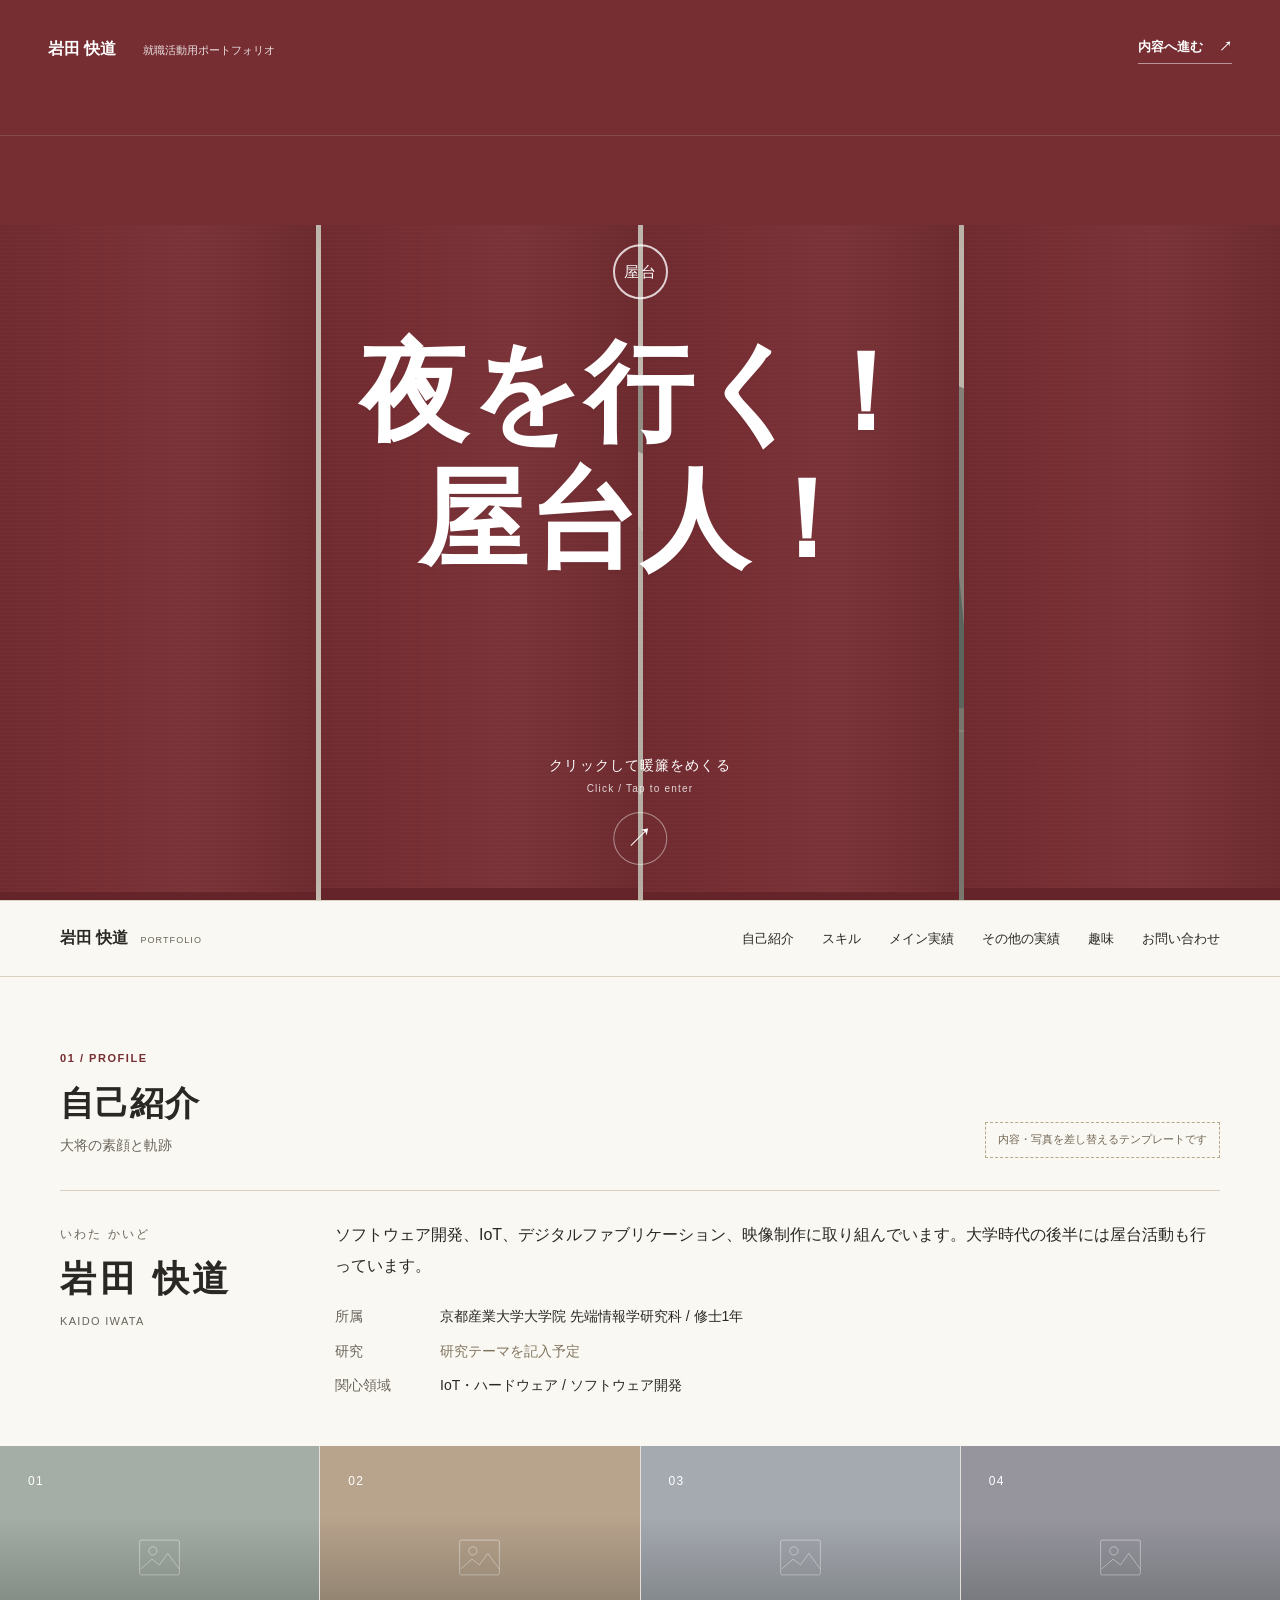
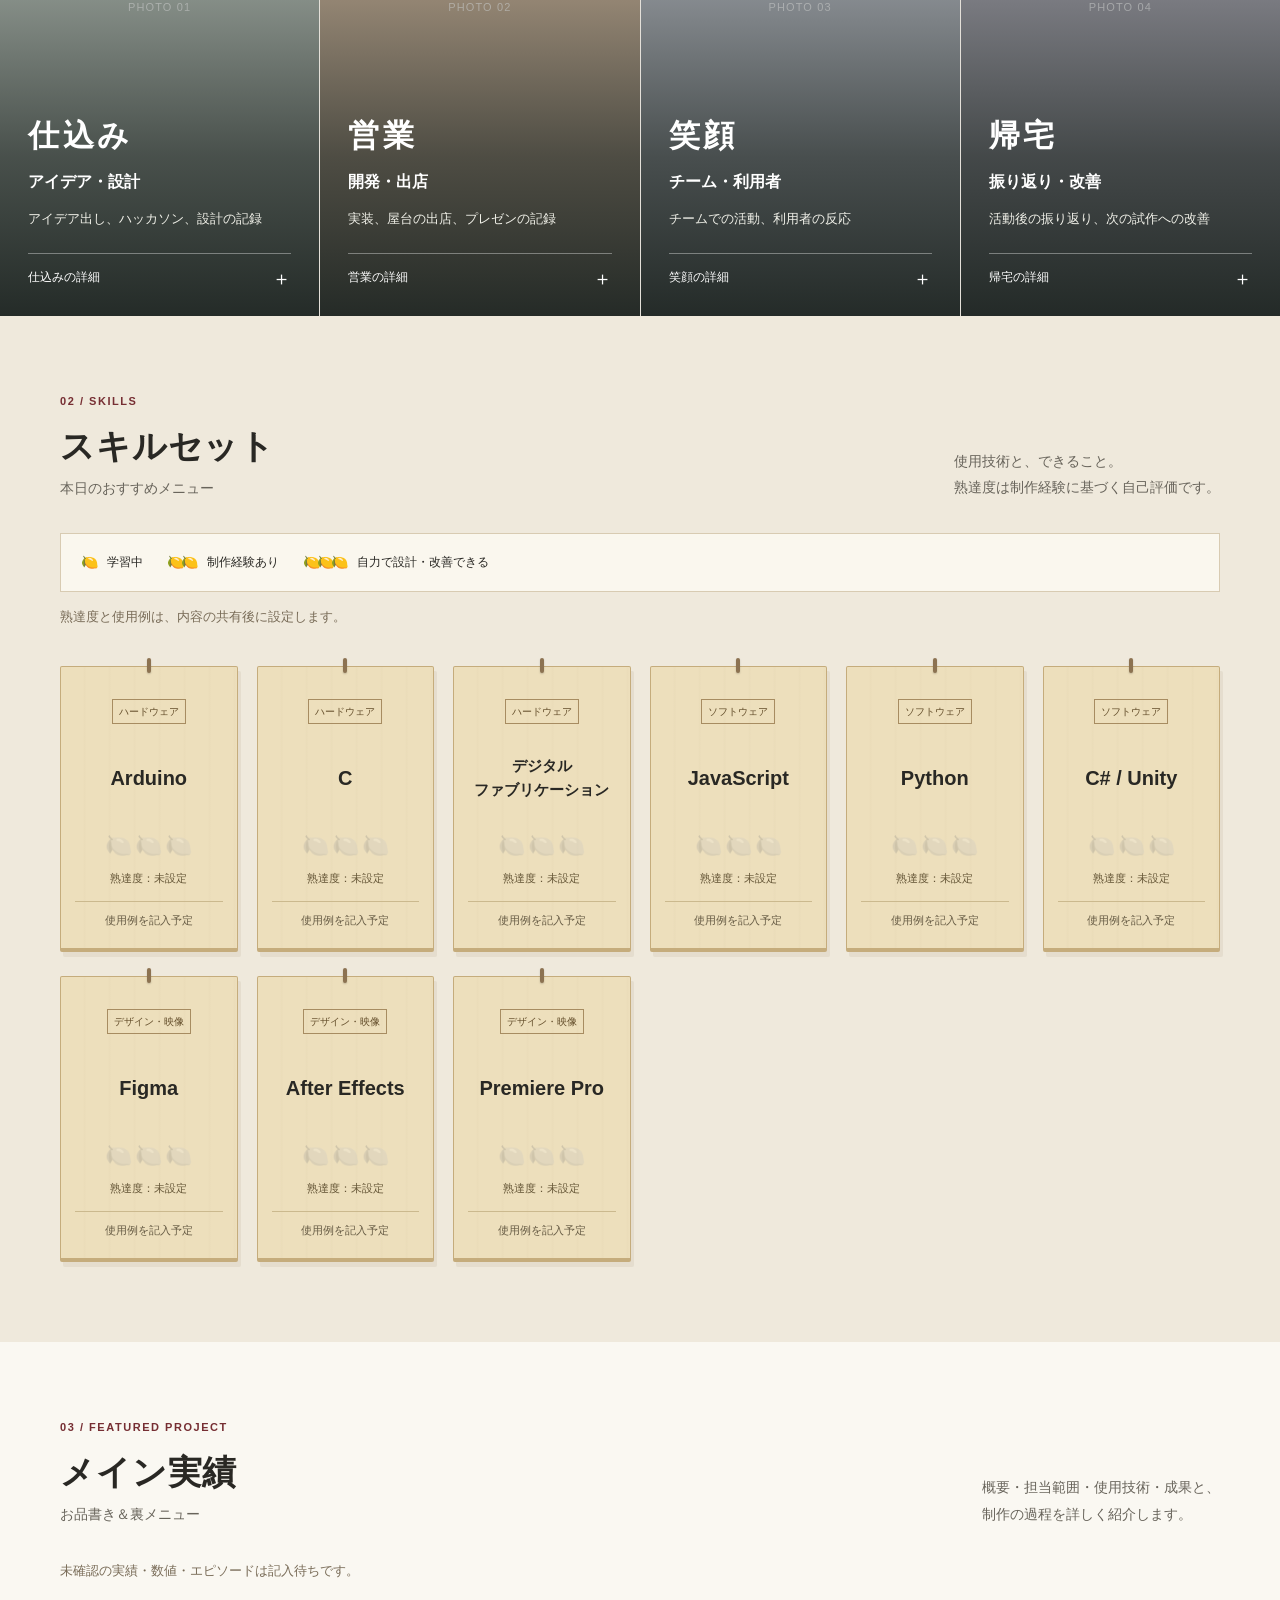
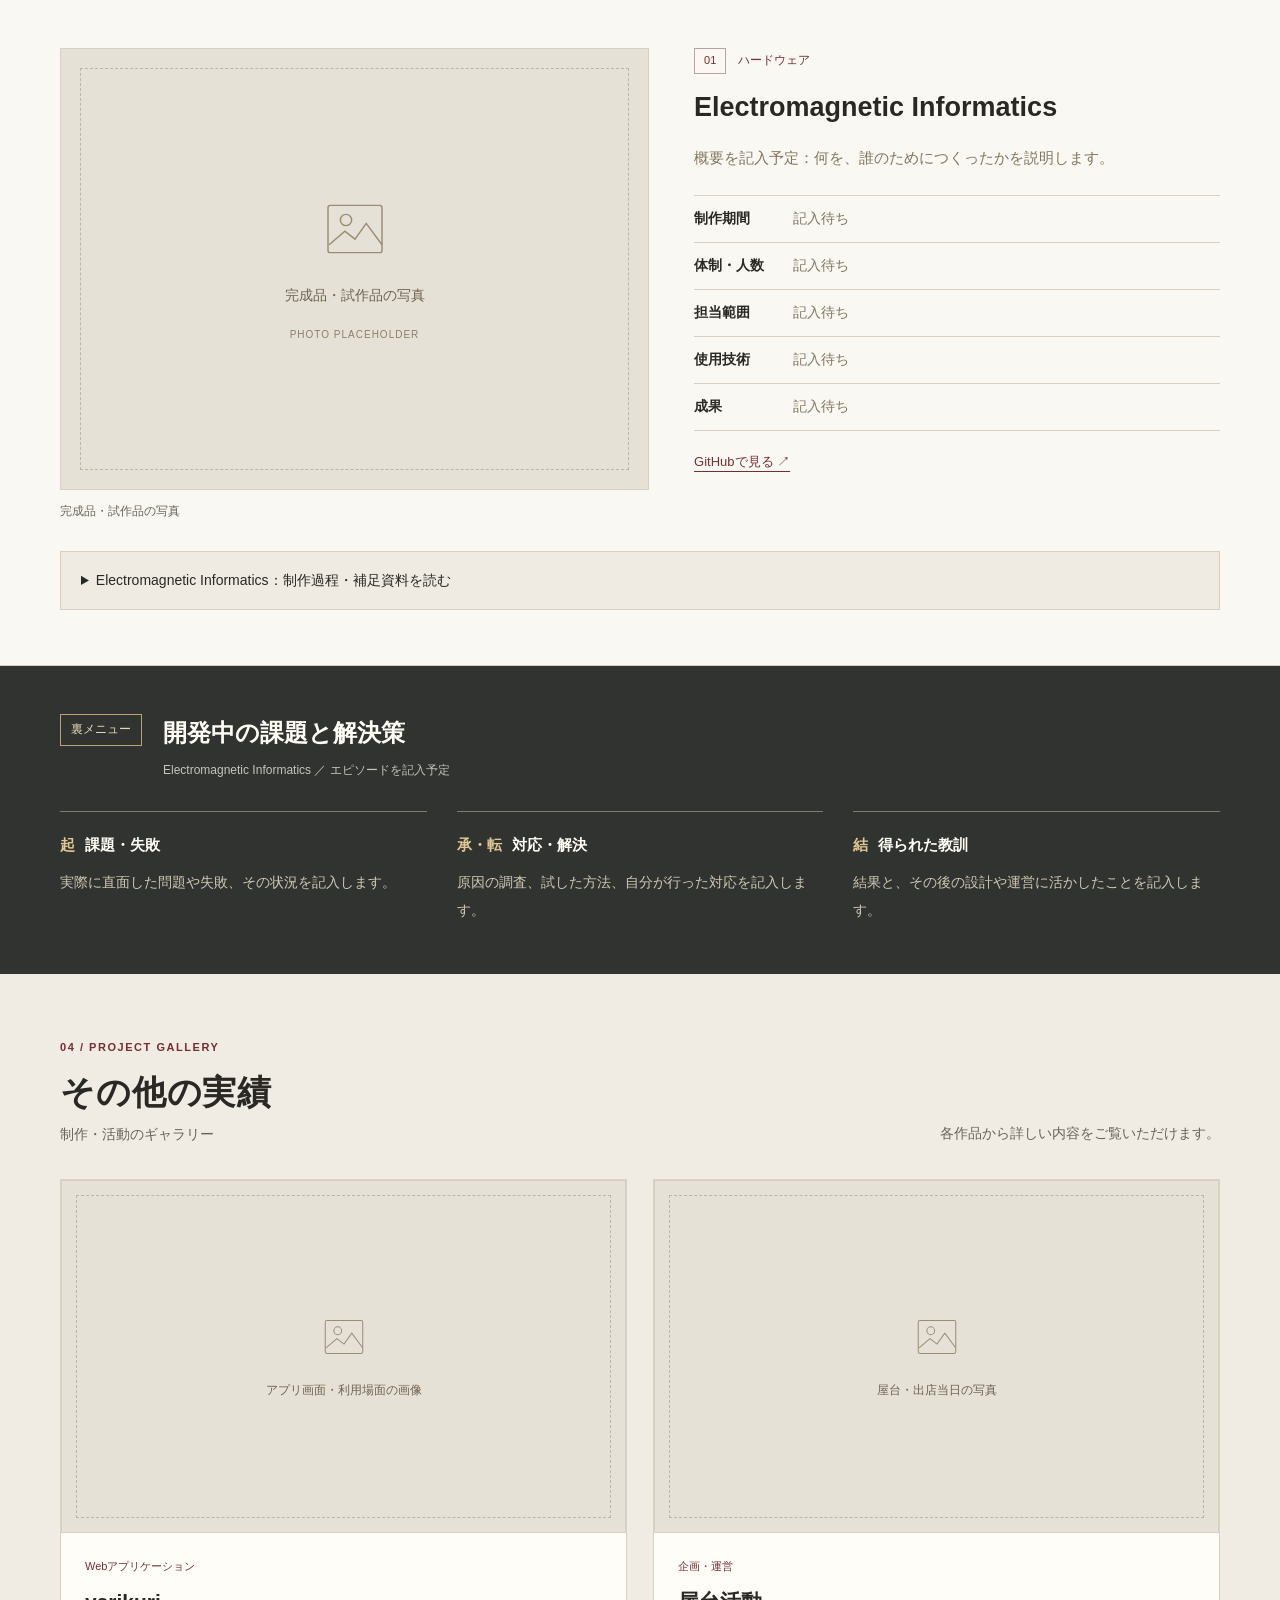
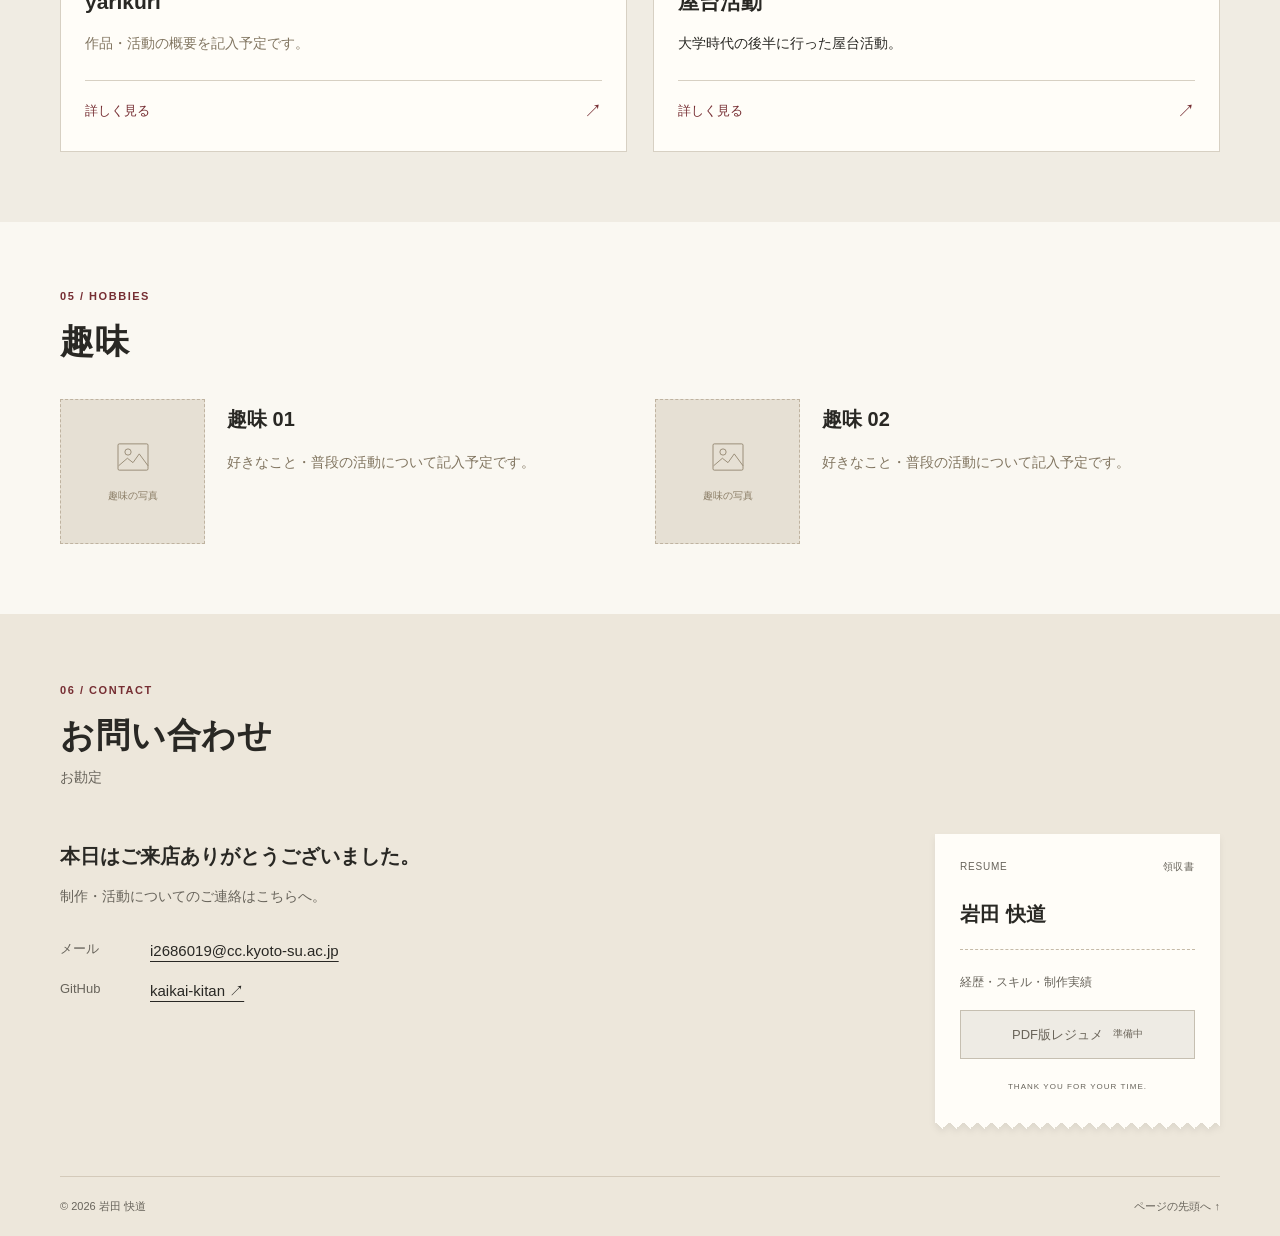
==== commit e45110f7: "Add click-to-open noren, featured project selection, gallery and hobbies" ====
--- a/preview/index.html
+++ b/preview/index.html
@@ -8,9 +8,9 @@
   <meta name="theme-color" content="#762e33">
   <title>岩田 快道 | ポートフォリオ</title>
   <link rel="icon" href="assets/favicon.svg" type="image/svg+xml">
-  <link rel="stylesheet" href="styles.css?v=noren-1">
-  <script src="portfolio-data.js?v=noren-1" defer></script>
-  <script src="app.js?v=noren-1" defer></script>
+  <link rel="stylesheet" href="styles.css?v=noren-click-1">
+  <script src="portfolio-data.js?v=noren-click-1" defer></script>
+  <script src="app.js?v=noren-click-1" defer></script>
 </head>
 <body>
   <a class="skip-link" href="#about">自己紹介へ移動</a>
@@ -19,17 +19,17 @@
       <div class="welcome-scene">
         <img id="welcome-image" src="assets/taisho-placeholder.svg" alt="両手を広げた人物の写真プレースホルダー">
         <span class="welcome-photo-note" id="welcome-photo-note">写真プレースホルダー / 大将ポーズ</span>
-        <div class="welcome-name"><p>プロフィール</p><h2 id="welcome-name">岩田 快道</h2><p id="welcome-affiliation">京都産業大学大学院 先端情報学研究科</p><a href="#about">自己紹介へ ↓</a></div>
+        <div class="welcome-name"><p>プロフィール</p><h2 id="welcome-name">岩田 快道</h2><p id="welcome-affiliation">京都産業大学大学院 先端情報学研究科</p><a href="#about" id="welcome-next">下にスクロールして自己紹介へ ↓</a></div>
       </div>
       <div class="curtain" id="curtain">
         <div class="curtain-panels" aria-hidden="true"><div></div><div></div><div></div><div></div></div>
         <div class="curtain-top"><span>岩田 快道 <small>就職活動用ポートフォリオ</small></span><a href="#about">内容へ進む <span aria-hidden="true">↗</span></a></div>
         <div class="curtain-title"><span class="entrance-mark" aria-hidden="true">屋台</span><h1 id="entrance-title"><span>夜を行く！</span><span>屋台人！</span></h1></div>
-        <a class="scroll-enter" href="#about"><span>スクロールして入店</span><small>Scroll Down</small><span class="scroll-arrow" aria-hidden="true">↓</span></a>
+        <button class="curtain-open" id="open-curtain" type="button" aria-label="暖簾をめくって入店"><span class="scroll-enter"><span>クリックして暖簾をめくる</span><small>Click / Tap to enter</small><span class="open-mark" aria-hidden="true">↗</span></span></button>
       </div>
     </div>
   </section>
-  <nav class="site-nav" aria-label="セクションナビゲーション"><div class="wrap nav-inner"><a class="nav-brand" href="#top">岩田 快道<span>PORTFOLIO</span></a><div class="nav-links"><a href="#about">自己紹介</a><a href="#skills">スキル</a><a href="#works">実績・プロジェクト</a><a href="#contact">お問い合わせ</a></div></div></nav>
+  <nav class="site-nav" aria-label="セクションナビゲーション"><div class="wrap nav-inner"><a class="nav-brand" href="#top">岩田 快道<span>PORTFOLIO</span></a><div class="nav-links"><a href="#about">自己紹介</a><a href="#skills">スキル</a><a href="#works">メイン実績</a><a href="#gallery">その他の実績</a><a href="#hobbies">趣味</a><a href="#contact">お問い合わせ</a></div></div></nav>
   <main>
     <section class="about-section" id="about" aria-labelledby="about-title">
       <div class="wrap">
@@ -44,10 +44,13 @@
       <p class="template-help" id="skills-note">熟達度と使用例は、内容の共有後に設定します。</p>
       <div class="skill-board" id="skill-board"></div>
     </div></section>
-    <section class="works-section" id="works" aria-labelledby="works-title"><div class="wrap"><div class="section-heading"><div><span class="section-index">03 / PROJECTS</span><h2 id="works-title">実績・プロジェクト</h2><p class="section-subtitle">お品書き＆裏メニュー</p></div><p class="section-description">概要・担当範囲・使用技術・成果を記載。<br>制作の過程や課題への対応も紹介します。</p></div><p class="template-help" id="works-note">未確認の実績・数値・エピソードは記入待ちです。</p></div><div id="projects"></div></section>
+    <section class="works-section" id="works" aria-labelledby="works-title"><div class="wrap"><div class="section-heading"><div><span class="section-index">03 / FEATURED PROJECT</span><h2 id="works-title">メイン実績</h2><p class="section-subtitle">お品書き＆裏メニュー</p></div><p class="section-description">概要・担当範囲・使用技術・成果と、<br>制作の過程を詳しく紹介します。</p></div><p class="template-help" id="works-note">未確認の実績・数値・エピソードは記入待ちです。</p></div><div id="projects"></div></section>
+    <section class="gallery-section" id="gallery" aria-labelledby="gallery-title"><div class="wrap"><div class="section-heading"><div><span class="section-index">04 / PROJECT GALLERY</span><h2 id="gallery-title">その他の実績</h2><p class="section-subtitle">制作・活動のギャラリー</p></div><p class="section-description">各作品から詳しい内容をご覧いただけます。</p></div><div class="gallery-grid" id="gallery-grid"></div></div></section>
+    <section class="hobbies-section" id="hobbies" aria-labelledby="hobbies-title"><div class="wrap"><div class="section-heading"><div><span class="section-index">05 / HOBBIES</span><h2 id="hobbies-title">趣味</h2></div></div><div class="hobbies-grid" id="hobbies-grid"></div></div></section>
   </main>
-  <footer class="contact-section" id="contact" aria-labelledby="contact-title"><div class="wrap"><div class="section-heading"><div><span class="section-index">04 / CONTACT</span><h2 id="contact-title">お問い合わせ</h2><p class="section-subtitle">お勘定</p></div></div><div class="contact-grid"><div><p class="thanks">本日はご来店ありがとうございました。</p><p class="contact-description">制作・活動についてのご連絡はこちらへ。</p><dl class="contact-list"><div><dt>メール</dt><dd><a id="contact-email" href="mailto:i2686019@cc.kyoto-su.ac.jp">i2686019@cc.kyoto-su.ac.jp</a></dd></div><div><dt>GitHub</dt><dd><a id="github-link" href="https://github.com/kaikai-kitan" target="_blank" rel="noopener noreferrer">kaikai-kitan ↗</a></dd></div></dl></div><div class="receipt"><div class="receipt-top"><span>RESUME</span><span>領収書</span></div><p>岩田 快道</p><div class="receipt-rule"></div><span class="receipt-label">経歴・スキル・制作実績</span><div id="resume-action"><button type="button" disabled>PDF版レジュメ <small>準備中</small></button></div><span class="receipt-bottom">THANK YOU FOR YOUR TIME.</span></div></div><div class="footer-bottom"><span>© 2026 岩田 快道</span><a href="#top">ページの先頭へ ↑</a></div></div></footer>
+  <footer class="contact-section" id="contact" aria-labelledby="contact-title"><div class="wrap"><div class="section-heading"><div><span class="section-index">06 / CONTACT</span><h2 id="contact-title">お問い合わせ</h2><p class="section-subtitle">お勘定</p></div></div><div class="contact-grid"><div><p class="thanks">本日はご来店ありがとうございました。</p><p class="contact-description">制作・活動についてのご連絡はこちらへ。</p><dl class="contact-list"><div><dt>メール</dt><dd><a id="contact-email" href="mailto:i2686019@cc.kyoto-su.ac.jp">i2686019@cc.kyoto-su.ac.jp</a></dd></div><div><dt>GitHub</dt><dd><a id="github-link" href="https://github.com/kaikai-kitan" target="_blank" rel="noopener noreferrer">kaikai-kitan ↗</a></dd></div></dl></div><div class="receipt"><div class="receipt-top"><span>RESUME</span><span>領収書</span></div><p>岩田 快道</p><div class="receipt-rule"></div><span class="receipt-label">経歴・スキル・制作実績</span><div id="resume-action"><button type="button" disabled>PDF版レジュメ <small>準備中</small></button></div><span class="receipt-bottom">THANK YOU FOR YOUR TIME.</span></div></div><div class="footer-bottom"><span>© 2026 岩田 快道</span><a href="#top">ページの先頭へ ↑</a></div></div></footer>
+  <dialog class="gallery-dialog" id="gallery-dialog" aria-labelledby="project-title-detail"><div class="dialog-bar"><span>実績の詳細</span><button id="close-gallery" type="button" aria-label="実績の詳細を閉じる">閉じる ×</button></div><div id="gallery-detail"></div></dialog>
   <noscript><p class="noscript-note">作品とスキルの表示にはJavaScriptを有効にしてください。メール：i2686019@cc.kyoto-su.ac.jp</p></noscript>
-  <aside class="editor-panel" id="editor-panel" hidden aria-label="応募先別プレビュー"><button type="button" class="editor-toggle" id="editor-toggle" aria-expanded="false" aria-controls="editor-body">応募先別プレビュー <span aria-hidden="true" id="editor-indicator">＋</span></button><div id="editor-body" hidden><label for="audience-select">応募先に見せる構成</label><select id="audience-select"></select><p>関心領域・作品の順番・スキルの順番を切り替えます。</p><div class="editor-actions"><button type="button" id="copy-link">表示URLをコピー</button><a id="view-link" target="_blank" rel="noopener noreferrer">閲覧用表示 ↗</a></div><output id="editor-status" role="status"></output></div></aside>
+  <aside class="editor-panel" id="editor-panel" hidden aria-label="応募先別プレビュー"><button type="button" class="editor-toggle" id="editor-toggle" aria-expanded="false" aria-controls="editor-body">応募先別プレビュー <span aria-hidden="true" id="editor-indicator">＋</span></button><div id="editor-body" hidden><label for="audience-select">応募先に見せる構成</label><select id="audience-select"></select><label for="featured-select" class="featured-label">メインに表示する実績</label><select id="featured-select"></select><p>メイン実績を選ぶと、残りをギャラリーに表示します。選択内容はコピーするURLにも反映されます。</p><div class="editor-actions"><button type="button" id="copy-link">表示URLをコピー</button><a id="view-link" target="_blank" rel="noopener noreferrer">閲覧用表示 ↗</a></div><output id="editor-status" role="status"></output></div></aside>
 </body>
 </html>
--- a/preview/styles.css
+++ b/preview/styles.css
@@ -24,9 +24,9 @@
 .skip-link { position: fixed; left: 15px; top: 10px; padding: 10px 16px; background: white; color: var(--ink); z-index: 100; transform: translateY(-150%); }
 .skip-link:focus { transform: none; }
 
-/* 暖簾は通常のスクロール量だけで開く。スクロール操作を奪わない。 */
-.entrance { height: 170svh; position: relative; }
-.entrance-stage { position: sticky; top: 0; height: 100svh; min-height: 480px; overflow: hidden; background: #e1d9ca; }
+/* 入口はクリックで開き、ページ全体は通常の縦スクロール。 */
+.entrance { height: 100svh; position: relative; }
+.entrance-stage { position: relative; height: 100svh; min-height: 480px; overflow: hidden; background: #e1d9ca; }
 .welcome-scene, .curtain { position: absolute; inset: 0; }
 .welcome-scene > img { width: 100%; height: 100%; object-fit: cover; object-position: 60% center; }
 .welcome-scene:after { content: ""; position: absolute; inset: 0; background: linear-gradient(90deg,#f4eee1c9 0%,transparent 68%); pointer-events: none; }
@@ -36,7 +36,7 @@
 .welcome-name h2 { font-size: clamp(38px,5vw,70px); font-weight: 700; letter-spacing: .13em; line-height: 1.5; margin: 10px 0 20px; }
 .welcome-name > p { font-size: 15px; }
 .welcome-name a { display: inline-block; font-size: 14px; margin-top: 25px; }
-.curtain { color: white; z-index: 2; transform: translate3d(0,var(--curtain-y,0%),0); will-change: transform; }
+.curtain { color: white; z-index: 2; perspective: 1200px; }
 .curtain-panels { position: absolute; inset: 0; display: grid; grid-template-columns: repeat(4,1fr); gap: 5px; filter: drop-shadow(0 15px 14px #33242240); }
 .curtain-panels:before { content: ""; position: absolute; top: 0; left: 0; right: 0; height: 25%; background: var(--red); z-index: 1; }
 .curtain-panels:after { content: ""; position: absolute; top: 15%; left: 0; right: 0; height: 1px; background: #ffffff21; z-index: 1; }
@@ -45,11 +45,11 @@
 .curtain.custom-curtain { background-size: cover; background-position: center; }
 .curtain.custom-curtain .curtain-panels { display: none; }
 .curtain.custom-curtain:before { content: ""; position: absolute; inset: 0; background: #2413124d; }
-.curtain-top { position: absolute; z-index: 2; top: 35px; left: 48px; right: 48px; display: flex; align-items: center; justify-content: space-between; gap: 20px; font-size: 16px; font-weight: 600; }
+.curtain-top { position: absolute; z-index: 4; pointer-events: none; top: 35px; left: 48px; right: 48px; display: flex; align-items: center; justify-content: space-between; gap: 20px; font-size: 16px; font-weight: 600; }
 .curtain-top small { font-size: 11px; font-weight: 400; margin-left: 22px; opacity: .85; }
-.curtain-top a { font-size: 13px; text-decoration: none; border-bottom: 1px solid #ffffff7d; padding-bottom: 4px; }
+.curtain-top a { pointer-events: auto; font-size: 13px; text-decoration: none; border-bottom: 1px solid #ffffff7d; padding-bottom: 4px; }
 .curtain-top a span { margin-left: 12px; }
-.curtain-title { position: absolute; z-index: 2; top: 46%; left: 50%; transform: translate(-50%,-50%); text-align: center; width: 95%; }
+.curtain-title { position: absolute; z-index: 2; pointer-events: none; top: 46%; left: 50%; transform: translate(-50%,-50%); text-align: center; width: 95%; }
 .entrance-mark { display: inline-grid; place-items: center; width: 55px; height: 55px; border: 2px solid #ffffffc9; border-radius: 50%; font-size: 15px; letter-spacing: .12em; padding-left: 2px; margin-bottom: 30px; }
 .curtain-title h1 { font-size: clamp(65px,8.5vw,132px); font-weight: 900; line-height: 1.17; letter-spacing: .02em; text-shadow: 0 3px 0 #00000008; }
 .curtain-title h1 span { display: block; }
@@ -170,7 +170,7 @@
 
 .contact-section { padding: 67px 0 0; background: #ede7db; }
 .contact-grid { display: grid; grid-template-columns: 1fr 285px; gap: 65px; padding: 12px 0 53px; }
-.thanks { font-size: 20px; font-weight: 600; margin-top: 4px; }
+.thanks { text-wrap: balance; font-size: 20px; font-weight: 600; margin-top: 4px; }
 .contact-description { font-size: 14px; margin-top: 10px; color: var(--muted); }
 .contact-list { margin: 28px 0 0; }
 .contact-list > div { display: grid; grid-template-columns: 72px 1fr; gap: 18px; margin-top: 13px; font-size: 15px; }
@@ -216,9 +216,9 @@
 @media(max-width:700px) {
   html { scroll-padding-top: 113px; }
   .wrap { width: calc(100% - 40px); }
-  .entrance { height: 160svh; }.entrance-stage { min-height: 430px; }
+  .entrance { height: 100svh; }.entrance-stage { min-height: 430px; }
   .curtain-top { top: 23px; left: 21px; right: 21px; font-size: 14px; align-items: start; }
-  .curtain-top small { display: block; margin: 3px 0 0; font-size: 9px; }.curtain-top a { font-size: 11px; white-space: nowrap; }
+  .curtain-top small { display: block; margin: 3px 0 0; font-size: 9px; }.curtain-top a { pointer-events: auto; font-size: 11px; white-space: nowrap; }
   .curtain-panels { gap: 3px; }.curtain-title { top: 44%; }
   .curtain-title h1 { font-size: clamp(48px,13.5vw,86px); line-height: 1.3; letter-spacing: .015em; }
   .entrance-mark { width: 45px; height: 45px; font-size: 13px; margin-bottom: 30px; }
@@ -229,7 +229,7 @@
   .welcome-name > p { font-size: 12px; }.welcome-name a { font-size: 12px; margin-top: 15px; }
   .welcome-photo-note { right: 15px; top: 18px; font-size: 9px; }
   .nav-inner { display: block; padding: 10px 0; min-height: 0; }.nav-brand { font-size: 13px; }.nav-brand span { display: inline; font-size: 8px; }
-  .nav-links { gap: 0; justify-content: space-between; margin-top: 7px; }.nav-links a { font-size: 11px; padding: 3px 0; }
+  .nav-links { gap: 5px 17px; flex-wrap: wrap; justify-content: flex-start; margin-top: 7px; }.nav-links a { font-size: 11px; padding: 3px 0; }
   .about-section { padding-top: 42px; }.section-heading { display: block; margin-bottom: 25px; }
   .section-heading h2 { font-size: 27px; }.section-index { font-size: 10px; margin-bottom: 7px; }.section-subtitle { font-size: 12px; }
   .section-description { font-size: 13px; margin-top: 18px; }.template-badge { display: inline-block; font-size: 10px; margin-top: 19px; }
@@ -258,7 +258,7 @@
   .behind-heading h3 { font-size: 22px; margin-top: 13px; }.behind-heading p { font-size: 11px; }.story-grid { grid-template-columns: 1fr; gap: 21px; }
   .story-step { padding-top: 14px; }.story-step p { font-size: 13px; }
   .contact-section { padding-top: 42px; }.contact-grid { grid-template-columns: 1fr; gap: 32px; padding-top: 0; padding-bottom: 40px; }
-  .thanks { font-size: 17px; }.contact-description { font-size: 13px; }.contact-list > div { font-size: 13px; grid-template-columns: 55px 1fr; gap: 12px; }
+  .thanks { text-wrap: balance; font-size: 17px; }.contact-description { font-size: 13px; }.contact-list > div { font-size: 13px; grid-template-columns: 55px 1fr; gap: 12px; }
   .receipt { width: 270px; max-width: 100%; }.footer-bottom { font-size: 10px; }
   .editor-panel { bottom: 12px; right: 16px; }.editor-toggle { padding: 10px 13px; font-size: 11px; }
 }
@@ -266,9 +266,9 @@
 @media(prefers-reduced-motion:reduce) {
   html { scroll-behavior: auto; }
   *,*::before,*::after { animation: none !important; transition: none !important; }
-  .curtain { transform: none !important; will-change: auto; }
+
   .entrance { height: 100svh; }
-  .welcome-scene { display: none; }
+
   .skill-plaque.waiting { opacity: 1; transform: none; }
 }
 @media print {
@@ -281,3 +281,66 @@
   .project,.behind-scenes { break-inside: avoid; }.behind-scenes { background: #eee; color: black; }.behind-scenes .missing,.behind-heading p,.story-step h4>span { color: #444; }
   .project-placeholder,.project-image { max-height: 220px; }.project-details { display:none; }.contact-grid { display:block; }
 }
+
+
+/* 暖簾をクリック／タップでめくる */
+.curtain-open { position: absolute; inset: 0; width: 100%; height: 100%; background: transparent; color: white; border: 0; padding: 0; z-index: 3; cursor: pointer; }
+.curtain-open:focus-visible { outline: 3px solid #f5ddb0; outline-offset: -12px; }
+.curtain-open .scroll-enter { pointer-events: none; }
+.open-mark { font-size: 27px; line-height: 1; padding: 12px; margin-top: 14px; border: 1px solid #ffffff73; border-radius: 50%; transition: transform .2s,background .2s; }
+.curtain-open:hover .open-mark { transform: translateY(-4px); background: #ffffff1a; }
+.curtain-panels { perspective: 1200px; }
+.curtain-panels > div { transform-origin: 50% 0; --flap: -7deg; }
+.curtain-panels > div:nth-child(2) { --flap: -13deg; --lag: 45ms; }
+.curtain-panels > div:nth-child(3) { --flap: 13deg; --lag: 95ms; }
+.curtain-panels > div:nth-child(4) { --flap: 7deg; --lag: 145ms; }
+.curtain.is-opening .curtain-panels > div { animation: norenPeel 900ms cubic-bezier(.3,.1,.2,1) var(--lag,0ms) forwards; }
+.curtain.is-opening .curtain-panels:before,.curtain.is-opening .curtain-panels:after { animation: norenRail 700ms ease forwards; }
+.curtain.is-opening .curtain-title,.curtain.is-opening .curtain-top,.curtain.is-opening .curtain-open { opacity: 0; transition: opacity 220ms ease; pointer-events: none; }
+.curtain.is-opening.custom-curtain { transform-origin: top; animation: norenImagePeel 950ms ease forwards; }
+.entrance.is-entered .welcome-name { opacity: 1; transition: opacity 550ms 150ms; }
+@keyframes norenPeel { 0% { transform: rotateX(0) rotateZ(0); opacity: 1; } 35% { transform: rotateX(-25deg) rotateZ(var(--flap)) translateY(-7%); opacity: 1; } 100% { transform: rotateX(-94deg) rotateZ(var(--flap)) translateY(-22%); opacity: 0; } }
+@keyframes norenRail { to { transform: translateY(-100%); opacity: 0; } }
+@keyframes norenImagePeel { to { transform: rotateX(-95deg); opacity: 0; } }
+
+/* メイン実績とその他の実績を分けて表示 */
+.gallery-section { padding: 64px 0 70px; background: #f0ece3; }
+.gallery-grid { display: grid; grid-template-columns: repeat(auto-fit,minmax(min(100%,300px),1fr)); gap: 26px; align-items: start; }
+.gallery-card { min-width: 0; background: #fffdf8; border: 1px solid var(--line); }
+.gallery-card .project-placeholder,.gallery-card .project-image { aspect-ratio: 16/10; }
+.gallery-card .project-placeholder:before { inset: 14px; }
+.gallery-card .project-placeholder svg { width: 50px; height: 50px; }
+.gallery-card .project-placeholder p { font-size: 12px; }
+.gallery-copy { padding: 24px; }
+.gallery-category { font-size: 11px; color: var(--red); margin-bottom: 9px; }
+.gallery-copy h3 { font-size: 21px; line-height: 1.5; overflow-wrap: anywhere; }
+.gallery-copy > p:not(.gallery-category) { font-size: 14px; line-height: 1.9; margin-top: 13px; }
+.gallery-open { display: flex; justify-content: space-between; align-items: center; width: 100%; margin-top: 23px; padding: 14px 0 0; background: none; border: 0; border-top: 1px solid var(--line); color: var(--red); text-align: left; font-size: 13px; }
+.gallery-open span { font-size: 18px; }
+.empty-gallery { color: var(--muted); font-size: 14px; }
+.hobbies-section { padding: 65px 0 70px; }
+.hobbies-grid { display: grid; grid-template-columns: repeat(2,minmax(0,1fr)); gap: 30px; }
+.hobby-card { display: grid; grid-template-columns: 145px 1fr; gap: 22px; align-items: start; }
+.hobby-image { width: 100%; aspect-ratio: 1; object-fit: cover; }
+.hobby-placeholder { aspect-ratio: 1; display: grid; place-content: center; gap: 10px; justify-items: center; background: #e6e0d4; border: 1px dashed #bfb3a0; color: #8b7d66; font-size: 10px; }
+.hobby-placeholder svg { width: 40px; height: 40px; }
+.hobby-card h3 { font-size: 20px; margin: 2px 0 12px; }
+.hobby-card p { font-size: 14px; line-height: 1.9; white-space: pre-line; }
+.gallery-dialog { width: min(1060px,calc(100% - 40px)); max-height: 90svh; border: 0; padding: 0; background: var(--paper); color: var(--ink); overscroll-behavior: contain; }
+.gallery-dialog::backdrop { background: #201d18a8; }
+.dialog-bar { position: sticky; top: 0; z-index: 1; display: flex; align-items: center; justify-content: space-between; gap: 20px; padding: 14px 24px; border-bottom: 1px solid var(--line); background: var(--paper); font-size: 13px; }
+.dialog-bar button { border: 0; background: none; color: var(--ink); font-size: 14px; padding: 5px; }
+.gallery-dialog .wrap { width: calc(100% - 48px); }
+.gallery-dialog .project { padding-top: 28px; }
+body.dialog-open { overflow: hidden; }
+#editor-body .featured-label { margin-top: 16px; }
+@media(max-width:1050px) { .nav-links { gap: 15px; }.nav-links a { font-size: 12px; }.hobby-card { grid-template-columns: 110px 1fr; gap: 16px; } }
+@media(max-width:700px) {
+  .nav-links { display: grid; grid-template-columns: repeat(3,minmax(0,1fr)); gap: 4px 8px; }.nav-links a { font-size: 11px; }
+  .gallery-section,.hobbies-section { padding-block: 42px; }.gallery-grid { gap: 22px; }.gallery-copy { padding: 21px; }
+  .gallery-copy h3 { font-size: 22px; }.gallery-copy > p:not(.gallery-category) { font-size: 13px; }
+  .hobbies-grid { grid-template-columns: 1fr; gap: 27px; }.hobby-card { grid-template-columns: 106px 1fr; gap: 18px; }.hobby-card h3 { font-size: 18px; }.hobby-card p { font-size: 13px; }
+  .gallery-dialog { width: calc(100% - 16px); max-height: 94svh; }.gallery-dialog .wrap { width: calc(100% - 36px); }.dialog-bar { padding: 12px 18px; }
+}
+@media(prefers-reduced-motion:reduce) { .entrance.is-entered .welcome-name { opacity: 1; }.curtain-open:hover .open-mark { transform: none; } }
+@media print { .gallery-section,.hobbies-section { padding-block: 25px; background: white; }.gallery-card,.hobby-card { break-inside: avoid; }.gallery-open { display: none; } }
